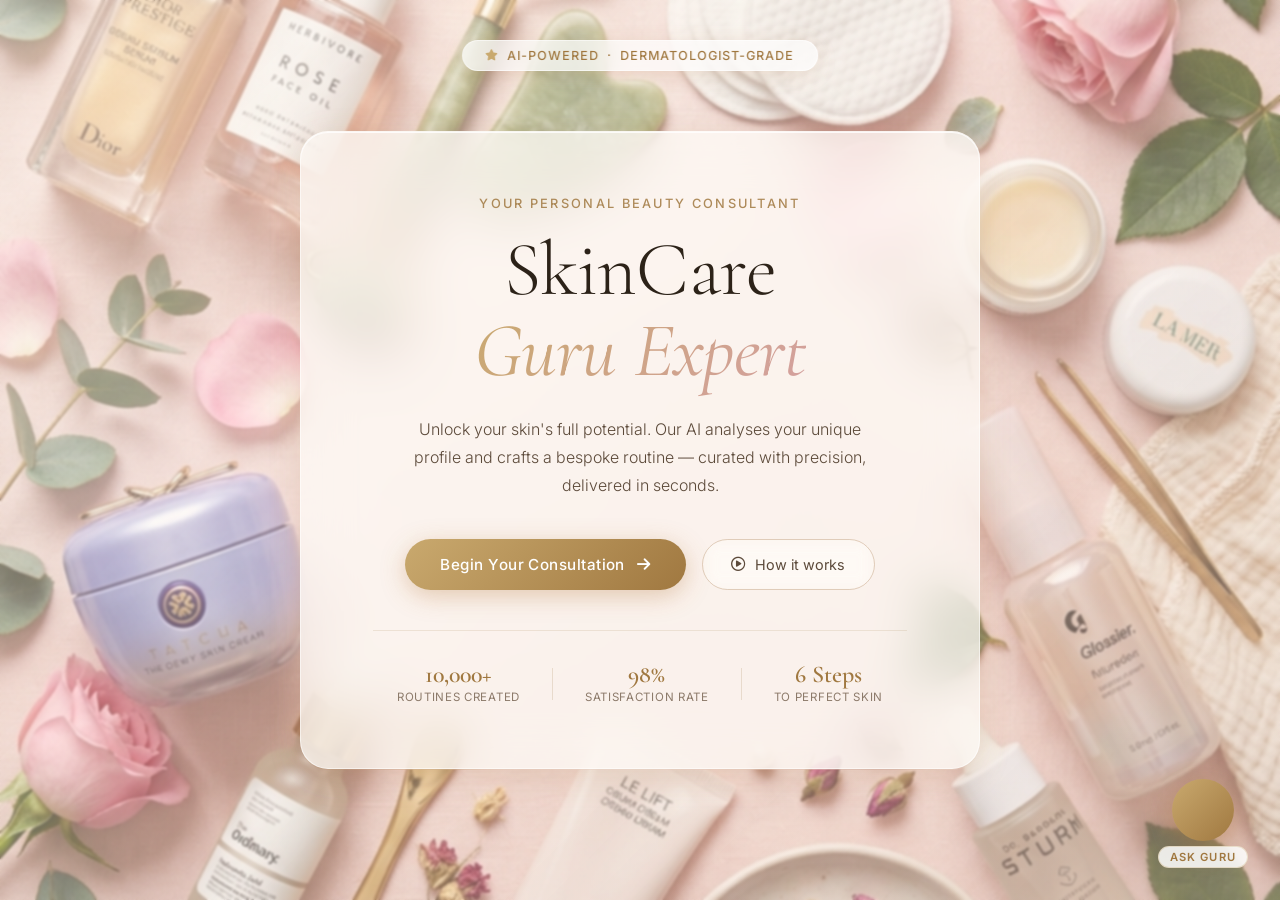
==== frontend/index.html @ 5a6bf51a "initial commit" ====
<!DOCTYPE html>
<html lang="en">
<head>
    <meta charset="UTF-8">
    <meta name="viewport" content="width=device-width, initial-scale=1.0">
    <title>SkinCare Guru Expert — AI Powered Beauty Consultant</title>
    <meta name="description" content="Meet SkinCare Guru Expert — your personal AI-powered beauty consultant. Get curated skincare routines and personalized product picks based on your unique skin profile.">
    <link rel="preconnect" href="https://fonts.googleapis.com">
    <link rel="preconnect" href="https://fonts.gstatic.com" crossorigin>
    <link href="https://fonts.googleapis.com/css2?family=Cormorant+Garamond:ital,wght@0,300;0,400;0,600;1,300;1,400&family=Inter:wght@300;400;500;600&display=swap" rel="stylesheet">
    <link rel="stylesheet" href="https://cdnjs.cloudflare.com/ajax/libs/font-awesome/6.4.0/css/all.min.css">
    <link rel="stylesheet" href="style.css">
</head>
<body>

    <!-- Hero Section -->
    <main class="hero">

        <!-- Subtle overlay for readability -->
        <div class="hero-overlay"></div>

        <!-- Floating badge -->
        <div class="hero-badge animate-fade-in-down">
            <i class="fa-solid fa-star"></i> AI-Powered &nbsp;·&nbsp; Dermatologist-Grade
        </div>

        <!-- Main content card -->
        <div class="hero-card animate-fade-in-up">
            <p class="hero-eyebrow">Your Personal Beauty Consultant</p>
            <h1 class="hero-title">SkinCare<br><em>Guru Expert</em></h1>
            <p class="hero-subtitle">
                Unlock your skin's full potential. Our AI analyses your unique profile and crafts a 
                bespoke routine — curated with precision, delivered in seconds.
            </p>

            <div class="hero-actions">
                <button class="btn-primary" id="start-btn" onclick="openChat()">
                    <span>Begin Your Consultation</span>
                    <i class="fa-solid fa-arrow-right"></i>
                </button>
                <button class="btn-secondary">
                    <i class="fa-regular fa-circle-play"></i>
                    <span>How it works</span>
                </button>
            </div>

            <!-- Trust indicators -->
            <div class="hero-trust">
                <div class="trust-item">
                    <strong>10,000+</strong>
                    <span>Routines Created</span>
                </div>
                <div class="trust-divider"></div>
                <div class="trust-item">
                    <strong>98%</strong>
                    <span>Satisfaction Rate</span>
                </div>
                <div class="trust-divider"></div>
                <div class="trust-item">
                    <strong>6 Steps</strong>
                    <span>To Perfect Skin</span>
                </div>
            </div>
        </div>

    </main>

    <!-- Chatbot Orb -->
    <div id="chatbot-orb" class="chatbot-orb" onclick="openChat()" title="Start your skincare consultation">
        <i class="fa-solid fa-sparkles"></i>
        <span class="orb-label">Ask Guru</span>
    </div>

    <!-- Chat Window -->
    <div id="chat-window" class="chat-window hidden">

        <!-- Header -->
        <div class="chat-header">
            <div class="header-left">
                <button id="back-btn" class="header-nav-btn hidden" onclick="goBack()" title="Go Back">
                    <i class="fa-solid fa-chevron-left"></i>
                </button>
            </div>
            <div class="header-center">
                <h3 id="chat-header-title">SkinCare Guru</h3>
            </div>
            <div class="header-right">
                <button class="header-nav-btn" onclick="restartChat()" title="Start Over">
                    <i class="fa-solid fa-rotate-left"></i>
                </button>
                <button class="header-nav-btn" onclick="closeChat()" aria-label="Close chat">
                    <i class="fa-solid fa-xmark"></i>
                </button>
            </div>
        </div>

        <!-- Progress Bar -->
        <div class="progress-track">
            <div id="step-bar" class="progress-fill"></div>
        </div>
        <div id="step-label" class="step-label"></div>

        <!-- Wizard Screen (single page at a time) -->
        <div id="chat-screen" class="chat-screen">
            <div id="typing-indicator" class="typing-indicator hidden">
                <span></span><span></span><span></span>
            </div>
            <div id="chat-question" class="chat-question"></div>
            <div id="options-container" class="options-container"></div>
        </div>

        <!-- Options Footer -->
        <div class="chat-footer">
            <div class="footer-center">
                <div class="footer-attribution">
                    Powered by GuruAi Labs
                </div>
            </div>
        </div>

    </div>

    <script src="app.js"></script>
</body>
</html>
---- frontend/style.css ----
/* ============================================================
   SkinCare Guru Expert — Ultra Premium CSS
   ============================================================ */

@import url('https://fonts.googleapis.com/css2?family=Cormorant+Garamond:ital,wght@0,300;0,400;0,600;1,300;1,400&family=Inter:wght@300;400;500;600&family=Lora:ital,wght@0,400;0,500;1,400&display=swap');

:root {
    --gold: #c9a96e;
    --gold-light: #e8d5b0;
    --gold-dark: #a07840;
    --rose: #d4a0a0;
    --cream: #fefaf5;
    --text-dark: #2c2218;
    --text-mid: #5c4a3a;
    --text-light: #8c7a6a;
    --glass-bg: rgba(255, 252, 248, 0.72);
    --glass-border: rgba(255, 255, 255, 0.55);
    --shadow-warm: rgba(180, 130, 80, 0.18);
    --bot-bg: rgba(255, 255, 255, 0.95);
    --user-bg: rgba(255, 245, 230, 0.95);
    --chat-accent: linear-gradient(135deg, #c9a96e 0%, #bc8f8f 100%);
}

*,
*::before,
*::after {
    box-sizing: border-box;
    margin: 0;
    padding: 0;
}

html,
body {
    height: 100%;
    font-family: 'Inter', sans-serif;
    -webkit-font-smoothing: antialiased;
}

/* ─── Hero / Background ─────────────────────────────────── */

.hero {
    position: relative;
    min-height: 100vh;
    display: flex;
    align-items: center;
    justify-content: center;
    background-image: url('bg.png');
    background-size: cover;
    background-position: center;
    background-repeat: no-repeat;
    overflow: hidden;
}

.hero-overlay {
    position: absolute;
    inset: 0;
    background: linear-gradient(135deg,
            rgba(255, 248, 240, 0.55) 0%,
            rgba(255, 240, 230, 0.35) 50%,
            rgba(240, 220, 210, 0.45) 100%);
    backdrop-filter: blur(1px);
}

/* ─── Floating Badge ────────────────────────────────────── */

.hero-badge {
    position: absolute;
    top: 2.5rem;
    left: 50%;
    transform: translateX(-50%);
    display: flex;
    align-items: center;
    gap: 0.5rem;
    background: rgba(255, 255, 255, 0.7);
    border: 1px solid var(--glass-border);
    backdrop-filter: blur(12px);
    padding: 0.45rem 1.4rem;
    border-radius: 50px;
    font-size: 0.78rem;
    font-weight: 500;
    letter-spacing: 0.08em;
    color: var(--gold-dark);
    text-transform: uppercase;
    box-shadow: 0 4px 20px var(--shadow-warm);
    white-space: nowrap;
    z-index: 10;
}

.hero-badge i {
    color: var(--gold);
    font-size: 0.7rem;
}

/* ─── Hero Card ─────────────────────────────────────────── */

.hero-card {
    position: relative;
    z-index: 5;
    text-align: center;
    background: var(--glass-bg);
    border: 1px solid var(--glass-border);
    backdrop-filter: blur(24px);
    -webkit-backdrop-filter: blur(24px);
    border-radius: 28px;
    padding: 4rem 4.5rem;
    max-width: 680px;
    width: 90%;
    box-shadow:
        0 8px 32px var(--shadow-warm),
        0 1px 0 rgba(255, 255, 255, 0.8) inset;
}

.hero-eyebrow {
    font-size: 0.8rem;
    font-weight: 500;
    letter-spacing: 0.18em;
    text-transform: uppercase;
    color: var(--gold-dark);
    margin-bottom: 1.2rem;
    opacity: 0.85;
}

.hero-title {
    font-family: 'Cormorant Garamond', Georgia, serif;
    font-size: clamp(3rem, 6vw, 4.8rem);
    font-weight: 300;
    line-height: 1.05;
    color: var(--text-dark);
    margin-bottom: 1.5rem;
    letter-spacing: -0.01em;
}

.hero-title em {
    font-style: italic;
    font-weight: 400;
    background: linear-gradient(135deg, var(--gold), var(--rose));
    -webkit-background-clip: text;
    background-clip: text;
    -webkit-text-fill-color: transparent;
}

.hero-subtitle {
    font-size: 1rem;
    font-weight: 300;
    line-height: 1.75;
    color: var(--text-mid);
    max-width: 480px;
    margin: 0 auto 2.5rem;
}

/* ─── Buttons ───────────────────────────────────────────── */

.hero-actions {
    display: flex;
    align-items: center;
    justify-content: center;
    gap: 1rem;
    flex-wrap: wrap;
    margin-bottom: 2.5rem;
}

.btn-primary {
    display: inline-flex;
    align-items: center;
    gap: 0.75rem;
    padding: 1rem 2.2rem;
    background: linear-gradient(135deg, var(--gold) 0%, var(--gold-dark) 100%);
    color: #fff;
    border: none;
    border-radius: 50px;
    font-family: 'Inter', sans-serif;
    font-size: 0.95rem;
    font-weight: 500;
    letter-spacing: 0.03em;
    cursor: pointer;
    transition: all 0.35s cubic-bezier(0.25, 0.46, 0.45, 0.94);
    box-shadow: 0 6px 24px rgba(180, 120, 60, 0.35);
}

.btn-primary:hover {
    transform: translateY(-3px);
    box-shadow: 0 12px 32px rgba(180, 120, 60, 0.45);
    gap: 1rem;
}

.btn-secondary {
    display: inline-flex;
    align-items: center;
    gap: 0.6rem;
    padding: 1rem 1.8rem;
    background: transparent;
    color: var(--text-mid);
    border: 1px solid rgba(180, 140, 100, 0.4);
    border-radius: 50px;
    font-family: 'Inter', sans-serif;
    font-size: 0.9rem;
    font-weight: 400;
    cursor: pointer;
    transition: all 0.3s ease;
    backdrop-filter: blur(8px);
}

.btn-secondary:hover {
    background: rgba(255, 255, 255, 0.5);
    border-color: var(--gold);
    color: var(--gold-dark);
}

/* ─── Trust Indicators ──────────────────────────────────── */

.hero-trust {
    display: flex;
    align-items: center;
    justify-content: center;
    gap: 2rem;
    padding-top: 2rem;
    border-top: 1px solid rgba(180, 150, 110, 0.2);
}

.trust-item {
    display: flex;
    flex-direction: column;
    align-items: center;
    gap: 0.2rem;
}

.trust-item strong {
    font-family: 'Cormorant Garamond', serif;
    font-size: 1.5rem;
    font-weight: 600;
    color: var(--gold-dark);
    line-height: 1;
}

.trust-item span {
    font-size: 0.72rem;
    font-weight: 400;
    letter-spacing: 0.06em;
    text-transform: uppercase;
    color: var(--text-light);
}

.trust-divider {
    width: 1px;
    height: 2rem;
    background: rgba(180, 150, 110, 0.25);
}

/* ─── Chatbot Orb ───────────────────────────────────────── */

.chatbot-orb {
    position: fixed;
    bottom: 32px;
    right: 32px;
    display: flex;
    flex-direction: column;
    align-items: center;
    gap: 0.3rem;
    cursor: pointer;
    z-index: 200;
    animation: float 3s ease-in-out infinite;
}

.chatbot-orb i {
    width: 62px;
    height: 62px;
    border-radius: 50%;
    background: linear-gradient(135deg, var(--gold), var(--gold-dark));
    color: #fff;
    display: flex;
    align-items: center;
    justify-content: center;
    font-size: 1.5rem;
    box-shadow: 0 8px 28px rgba(180, 120, 60, 0.45),
        0 0 0 0 rgba(201, 169, 110, 0.4);
    transition: transform 0.3s cubic-bezier(0.175, 0.885, 0.32, 1.275);
    animation: pulse-ring 2.5s ease-out infinite;
}

.chatbot-orb:hover i {
    transform: scale(1.12);
}

.orb-label {
    font-size: 0.7rem;
    font-weight: 600;
    letter-spacing: 0.1em;
    text-transform: uppercase;
    color: var(--gold-dark);
    background: rgba(255, 255, 255, 0.85);
    padding: 0.2rem 0.7rem;
    border-radius: 20px;
    backdrop-filter: blur(8px);
    border: 1px solid rgba(201, 169, 110, 0.3);
}

/* ─── Chat Window ───────────────────────────────────────── */

.chat-window {
    position: fixed;
    bottom: 32px;
    right: 32px;
    width: 350px;
    height: 720px;
    max-height: 90vh;
    background: var(--cream);
    border: 1px solid var(--glass-border);
    border-radius: 24px;
    box-shadow: 0 24px 60px rgba(100, 60, 30, 0.15),
        0 8px 20px rgba(100, 60, 30, 0.08);
    display: flex;
    flex-direction: column;
    overflow: hidden;
    z-index: 100;
    transition: all 0.45s cubic-bezier(0.175, 0.885, 0.32, 1.275);
    transform-origin: bottom right;
}

.chat-window.full-screen-results {
    inset: 0 !important;
    width: 100vw !important;
    height: 100vh !important;
    max-height: 100vh !important;
    border-radius: 0 !important;
    z-index: 2000 !important;
    transition: all 0.6s cubic-bezier(0.19, 1, 0.22, 1);
}

.chat-window.full-screen-results .chat-screen {
    max-width: 900px;
    margin: 0 auto;
    padding: 3rem 2rem;
}

.chat-window.hidden {
    opacity: 0;
    transform: scale(0.08);
    pointer-events: none;
}

.chat-header {
    padding: 0.85rem 1.25rem;
    background: var(--chat-accent);
    color: #fff;
    display: flex;
    justify-content: space-between;
    align-items: center;
    flex-shrink: 0;
    position: relative;
    box-shadow: 0 4px 12px rgba(100, 60, 30, 0.1);
}

.header-left,
.header-right {
    display: flex;
    align-items: center;
    gap: 0.8rem;
    min-width: 60px;
    /* Ensures symmetric centering for the title */
}

.header-right {
    justify-content: flex-end;
}

.header-center {
    flex: 1;
    text-align: center;
}

.header-center h3 {
    font-family: 'Cormorant Garamond', Georgia, serif;
    font-size: 1.15rem;
    font-weight: 500;
    letter-spacing: 0.02em;
    margin: 0;
}

.header-nav-btn {
    background: transparent;
    border: none;
    color: rgba(255, 255, 255, 0.95);
    width: 32px;
    height: 32px;
    border-radius: 50%;
    cursor: pointer;
    display: flex;
    align-items: center;
    justify-content: center;
    font-size: 0.9rem;
    transition: all 0.25s cubic-bezier(0.175, 0.885, 0.32, 1.275);
}

.header-nav-btn.hidden {
    opacity: 0;
    pointer-events: none;
}

.header-nav-btn:hover {
    background: rgba(255, 255, 255, 0.15);
    color: #fff;
    transform: scale(1.1);
}

/* ─── Progress Bar ───────────────────────────────────────── */

.progress-track {
    height: 3px;
    background: rgba(201, 169, 110, 0.15);
    flex-shrink: 0;
}

.progress-fill {
    height: 100%;
    background: linear-gradient(90deg, var(--gold), var(--rose));
    width: 0%;
    transition: width 0.5s cubic-bezier(0.4, 0, 0.2, 1);
    border-radius: 0 2px 2px 0;
}

.step-label {
    text-align: center;
    font-size: 0.65rem;
    font-weight: 500;
    letter-spacing: 0.08em;
    color: var(--text-light);
}

/* ─── Wizard Screen ──────────────────────────────────────── */

.chat-screen {
    flex: 1;
    padding: 1.25rem 1.6rem 0.6rem;
    overflow-y: auto;
    display: flex;
    flex-direction: column;
    scrollbar-width: thin;
    scrollbar-color: rgba(201, 169, 110, 0.3) transparent;
}

/* Flex spacer to push content to bottom */
.chat-screen::before {
    content: "";
    flex: 1;
}

/* Layout centering removed as all content should start from bottom */
.chat-screen.centered-layout::before {
    flex: 0;
}

.chat-screen.centered-layout::after {
    flex: 0;
}



.chat-screen::-webkit-scrollbar {
    width: 4px;
}

.chat-screen::-webkit-scrollbar-track {
    background: transparent;
}

.chat-screen::-webkit-scrollbar-thumb {
    background: rgba(201, 169, 110, 0.3);
    border-radius: 4px;
}

.chat-question {
    font-family: 'Lora', serif;
    /* New professional font for answers */
    font-size: 0.9rem;
    font-weight: 400;
    line-height: 1.6;
    color: var(--text-dark);
    margin-bottom: 0.2rem;
    text-align: center;
}

/* ─── Product Cards ─────────────────────────────────────── */

.product-card {
    display: flex;
    flex-direction: column;
    justify-content: center;
    align-items: center;
    background: rgba(255, 250, 245, 0.9);
    border: 1px solid rgba(201, 169, 110, 0.2);
    padding: 1.2rem;
    border-radius: 16px;
    margin-top: 0.8rem;
    text-align: center;
    transition: transform 0.2s, box-shadow 0.2s;
    min-width: 160px;
    flex-shrink: 0;
}

.product-card:hover {
    transform: translateY(-2px);
    box-shadow: 0 6px 20px rgba(100, 60, 30, 0.12);
}

.product-img {
    width: 120px;
    height: 120px;
    object-fit: cover;
    border-radius: 12px;
    margin-right: 0;
    margin-bottom: 12px;
    flex-shrink: 0;
    border: 1px solid rgba(201, 169, 110, 0.25);
    box-shadow: 0 4px 12px rgba(100, 60, 30, 0.08);
}

.product-info h4 {
    font-size: 0.9rem;
    font-weight: 600;
    color: var(--text-dark);
    margin: 0 0 0.3rem;
}

.product-info p {
    font-size: 0.8rem;
    color: var(--text-light);
    margin: 0;
}

/* ─── Footer / Options ───────────────────────────────────── */

.chat-footer {
    padding: 0.6rem 1.25rem;
    background: rgba(255, 252, 248, 0.98);
    border-top: 1px solid rgba(201, 169, 110, 0.15);
    flex-shrink: 0;
}

.footer-center {
    display: flex;
    justify-content: center;
    align-items: center;
    width: 100%;
}

.footer-attribution {
    font-size: 0.6rem;
    color: var(--text-light);
    letter-spacing: 0.05em;
    opacity: 0.75;
    text-transform: none !important;
    /* Force mixed case */
}

.footer-attribution strong {
    color: var(--gold-dark);
}

.options-container {
    display: flex;
    flex-wrap: wrap;
    gap: 0.5rem;
    justify-content: center;
    margin-top: 1.2rem;
    width: 100%;
}

.option-btn {
    padding: 0.55rem 1.15rem;
    border: 1.5px solid var(--gold);
    background: rgba(255, 255, 255, 0.7);
    color: var(--gold-dark);
    border-radius: 50px;
    cursor: pointer;
    font-family: 'Inter', sans-serif;
    font-size: 0.8rem;
    font-weight: 500;
    transition: all 0.22s ease;
    backdrop-filter: blur(4px);
    animation: popIn 0.3s ease both;
}

.option-btn:hover {
    background: linear-gradient(135deg, var(--gold), var(--gold-dark));
    color: #fff;
    border-color: transparent;
    transform: translateY(-2px);
    box-shadow: 0 6px 18px rgba(180, 120, 60, 0.35);
}

/* ─── Entry Cards (Step 0) ───────────────────────────────── */

.entry-card {
    display: flex;
    align-items: center;
    gap: 1.2rem;
    width: 100%;
    padding: 1.1rem 1.4rem;
    background: rgba(255, 255, 255, 0.75);
    border: 1px solid rgba(201, 169, 110, 0.25);
    border-radius: 18px;
    cursor: pointer;
    transition: all 0.3s cubic-bezier(0.175, 0.885, 0.32, 1.2);
    backdrop-filter: blur(8px);
    text-align: left;
    margin-bottom: 0.1rem;
    animation: popIn 0.4s ease both;
}

.entry-card:hover {
    background: #fff;
    transform: translateY(-3px) scale(1.02);
    border-color: var(--gold);
    box-shadow: 0 10px 25px rgba(180, 130, 80, 0.15);
}

.entry-card-icon {
    width: 46px;
    height: 46px;
    display: flex;
    align-items: center;
    justify-content: center;
    background: linear-gradient(135deg, rgba(201, 169, 110, 0.1), rgba(212, 160, 160, 0.1));
    border-radius: 12px;
    color: var(--gold-dark);
    font-size: 1.25rem;
    flex-shrink: 0;
    border: 1px solid rgba(201, 169, 110, 0.15);
}

.entry-card-info {
    flex: 1;
}

.entry-card-info h4 {
    font-size: 0.95rem;
    font-weight: 600;
    color: var(--text-dark);
    margin: 0 0 0.2rem 0;
    letter-spacing: -0.01em;
}

.entry-card-info p {
    font-size: 0.75rem;
    color: var(--text-light);
    margin: 0;
    line-height: 1.4;
    opacity: 0.85;
}

.restart-btn {
    background: transparent;
    border-color: var(--rose);
    color: var(--text-mid);
}

.restart-btn:hover {
    background: var(--rose);
    color: #fff;
    border-color: transparent;
}

@keyframes popIn {
    from {
        opacity: 0;
        transform: scale(0.85) translateY(6px);
    }

    to {
        opacity: 1;
        transform: scale(1) translateY(0);
    }
}

/* ─── Product Cards in Question ─────────────────────────── */

.product-list {
    margin-top: 1rem;
    display: flex;
    flex-direction: row;
    gap: 0.8rem;
    overflow-x: auto;
    padding-bottom: 0.8rem;
    scrollbar-width: thin;
    scrollbar-color: rgba(201, 169, 110, 0.3) transparent;
}

.product-list::-webkit-scrollbar {
    height: 6px;
}

.product-list::-webkit-scrollbar-track {
    background: transparent;
}

.product-list::-webkit-scrollbar-thumb {
    background: rgba(201, 169, 110, 0.3);
    border-radius: 4px;
}

/* ─── Typing Indicator ──────────────────────────────────── */

.typing-indicator {
    padding: 0.75rem 1rem;
    background: var(--bot-bg);
    border-radius: 18px;
    border-bottom-left-radius: 4px;
    align-self: flex-start;
    display: inline-flex;
    gap: 5px;
    align-items: center;
    box-shadow: 0 2px 12px rgba(100, 60, 30, 0.07);
    border: 1px solid rgba(201, 169, 110, 0.15);
    margin-bottom: 0.5rem;
}

.typing-indicator.hidden {
    display: none;
}

.typing-indicator span {
    width: 6px;
    height: 6px;
    background: var(--gold);
    border-radius: 50%;
    animation: typingDot 1.2s ease-in-out infinite;
}

.typing-indicator span:nth-child(2) {
    animation-delay: 0.2s;
}

.typing-indicator span:nth-child(3) {
    animation-delay: 0.4s;
}

/* ─── Animations ────────────────────────────────────────── */

.animate-fade-in-down {
    animation: fadeInDown 0.8s ease both;
}

.animate-fade-in-up {
    animation: fadeInUp 0.9s ease 0.2s both;
}

@keyframes fadeInDown {
    from {
        opacity: 0;
        transform: translateX(-50%) translateY(-20px);
    }

    to {
        opacity: 1;
        transform: translateX(-50%) translateY(0);
    }
}

@keyframes fadeInUp {
    from {
        opacity: 0;
        transform: translateY(30px);
    }

    to {
        opacity: 1;
        transform: translateY(0);
    }
}

@keyframes fadeInMsg {
    from {
        opacity: 0;
        transform: translateY(8px);
    }

    to {
        opacity: 1;
        transform: translateY(0);
    }
}

@keyframes float {

    0%,
    100% {
        transform: translateY(0);
    }

    50% {
        transform: translateY(-6px);
    }
}

@keyframes pulse-ring {
    0% {
        box-shadow: 0 8px 28px rgba(180, 120, 60, 0.45), 0 0 0 0 rgba(201, 169, 110, 0.5);
    }

    70% {
        box-shadow: 0 8px 28px rgba(180, 120, 60, 0.45), 0 0 0 18px rgba(201, 169, 110, 0);
    }

    100% {
        box-shadow: 0 8px 28px rgba(180, 120, 60, 0.45), 0 0 0 0 rgba(201, 169, 110, 0);
    }
}

@keyframes typingDot {

    0%,
    60%,
    100% {
        transform: translateY(0);
        opacity: 0.5;
    }

    30% {
        transform: translateY(-5px);
        opacity: 1;
    }
}

@keyframes blink {

    0%,
    100% {
        opacity: 1;
    }

    50% {
        opacity: 0.4;
    }
}

/* ─── Responsive ────────────────────────────────────────── */

@media (max-width: 600px) {
    .hero-card {
        padding: 2.5rem 1.8rem;
    }

    .hero-trust {
        gap: 1.2rem;
    }

    .chat-window {
        width: calc(100vw - 2rem);
        right: 1rem;
        bottom: 90px;
    }

    .chatbot-orb {
        right: 1.2rem;
        bottom: 1.2rem;
    }
}

/* ─── Generic Large Button ──────────────────────────────── */

.btn-large {
    width: 100%;
    padding: 1rem;
    /* Default (disabled) — muted warm grey so it reads clearly as inactive */
    background: linear-gradient(135deg, #c8bfb5, #b0a89e);
    color: rgba(255, 255, 255, 0.6);
    border: none;
    border-radius: 14px;
    font-family: 'Inter', sans-serif;
    font-size: 0.95rem;
    font-weight: 600;
    cursor: not-allowed;
    /* Smooth transition for all colour / shadow / opacity changes */
    transition: background 0.45s ease, color 0.35s ease,
                box-shadow 0.45s ease, transform 0.25s ease, opacity 0.35s ease;
    margin-top: 1rem;
    box-shadow: none;
    display: flex;
    align-items: center;
    justify-content: center;
    gap: 0.6rem;
    opacity: 0.55;
}

/* Active state — applied via JS when all groups are answered */
.btn-large.btn-ready {
    background: linear-gradient(135deg, var(--gold), var(--gold-dark));
    color: #fff;
    cursor: pointer;
    box-shadow: 0 6px 18px rgba(180, 120, 60, 0.3);
    opacity: 1;
    animation: btnUnlock 0.5s ease both;
}

.btn-large.btn-ready:hover {
    transform: translateY(-2px);
    box-shadow: 0 10px 26px rgba(180, 120, 60, 0.4);
}

/* Subtle glow-pulse that fires once when the button unlocks */
@keyframes btnUnlock {
    0%   { box-shadow: 0 0 0 0 rgba(201, 169, 110, 0); }
    30%  { box-shadow: 0 0 0 8px rgba(201, 169, 110, 0.35); }
    100% { box-shadow: 0 6px 18px rgba(180, 120, 60, 0.3); }
}

/* ─── Vertical Cards (Step 1 of Concern) ─────────────────── */

.vertical-card {
    width: 100%;
    padding: 1.25rem 1.5rem;
    background: #fff;
    border: 1px solid rgba(201, 169, 110, 0.18);
    border-radius: 18px;
    margin-bottom: 0.8rem;
    cursor: pointer;
    transition: all 0.3s cubic-bezier(0.175, 0.885, 0.32, 1.15);
    animation: popIn 0.4s ease both;
    text-align: left;
    box-shadow: 0 4px 12px rgba(180, 130, 80, 0.04);
}

.vertical-card:hover {
    border-color: var(--gold);
    transform: translateY(-2px);
    box-shadow: 0 8px 24px rgba(180, 130, 80, 0.1);
}

.vertical-card h4 {
    font-size: 1rem;
    font-weight: 600;
    color: var(--text-dark);
    margin-bottom: 0.15rem;
    display: flex;
    justify-content: space-between;
    align-items: center;
}

.vertical-card p {
    font-size: 0.78rem;
    color: var(--text-light);
    margin: 0;
    opacity: 0.85;
}

/* ─── Form Elements (Step 2 of Concern) ─────────────────── */

.form-container {
    width: 100%;
    display: flex;
    flex-direction: column;
    gap: 1.5rem;
    margin-top: 1rem;
}

.form-group {
    display: flex;
    flex-direction: column;
    gap: 0.8rem;
}

.form-subtitle {
    font-size: 0.85rem;
    font-weight: 500;
    color: var(--text-mid);
    text-align: center;
    margin-bottom: 0.2rem;
}

.form-options {
    display: flex;
    flex-wrap: wrap;
    justify-content: center;
    gap: 0.5rem;
}

.pill-option {
    padding: 0.45rem 1rem;
    background: #fff;
    border: 1px solid var(--gold-light);
    border-radius: 50px;
    font-size: 0.8rem;
    color: var(--text-mid);
    cursor: pointer;
    transition: all 0.2s ease;
}

.pill-option:hover {
    border-color: var(--gold);
    background: rgba(201, 169, 110, 0.05);
}

.pill-option.active {
    background: var(--gold);
    color: #fff;
    border-color: var(--gold);
    font-weight: 500;
}

/* ─── Text Input Area (Step 3/4 of Concern) ──────────────── */

.input-container {
    width: 100%;
    margin-top: 1rem;
    display: flex;
    flex-direction: column;
    gap: 0.8rem;
}

.chat-textarea {
    width: 100%;
    height: 100px;
    padding: 1rem;
    border-radius: 18px;
    border: 1px solid rgba(201, 169, 110, 0.25);
    background: #fff;
    font-family: 'Inter', sans-serif;
    font-size: 0.9rem;
    color: var(--text-dark);
    resize: none;
    transition: border-color 0.3s ease;
}

.chat-textarea:focus {
    outline: none;
    border-color: var(--gold);
}

.form-textarea {
    height: 70px !important;
    padding: 0.8rem !important;
    font-size: 0.85rem !important;
    margin-bottom: 0.2rem;
}

.input-footer {
    display: flex;
    justify-content: flex-end;
}

.send-btn-circle {
    width: 44px;
    height: 44px;
    border-radius: 50%;
    background: var(--gold);
    color: #fff;
    border: none;
    display: flex;
    align-items: center;
    justify-content: center;
    cursor: pointer;
    transition: transform 0.2s ease;
    box-shadow: 0 4px 12px rgba(180, 120, 60, 0.2);
}

.send-btn-circle:hover {
    transform: scale(1.1);
}

/* ─── Kit Configuration (Step 3 of Kit) ────────────────── */

.kit-config-container {
    width: 100%;
    display: flex;
    flex-direction: column;
    gap: 2rem;
    margin-top: 1rem;
}

.slider-group {
    background: rgba(255, 255, 255, 0.6);
    border: 1px solid rgba(201, 169, 110, 0.15);
    padding: 1.5rem;
    border-radius: 20px;
    display: flex;
    flex-direction: column;
    align-items: center;
    gap: 1.2rem;
    backdrop-filter: blur(10px);
}

.slider-header {
    font-size: 0.95rem;
    font-weight: 600;
    color: var(--text-dark);
}

.slider-header span {
    color: var(--gold-dark);
    font-size: 1.1rem;
    margin-left: 0.3rem;
}

.range-input {
    width: 100%;
    -webkit-appearance: none;
    appearance: none;
    height: 6px;
    background: linear-gradient(90deg, var(--rose) 0%, var(--gold-light) 100%);
    border-radius: 5px;
    outline: none;
    transition: opacity 0.2s;
}

.range-input::-webkit-slider-thumb {
    -webkit-appearance: none;
    appearance: none;
    width: 24px;
    height: 24px;
    border-radius: 50%;
    background: #fff;
    border: 2px solid var(--rose);
    cursor: pointer;
    box-shadow: 0 4px 10px rgba(212, 160, 160, 0.4);
    transition: all 0.2s ease;
}

.range-input::-webkit-slider-thumb:hover {
    transform: scale(1.15);
    background: var(--cream);
}

.range-labels {
    width: 100%;
    display: flex;
    justify-content: space-between;
    font-size: 0.75rem;
    color: var(--text-light);
    font-weight: 500;
}

.pill-option.selected {
    background: var(--rose);
    color: #fff;
    border-color: var(--rose);
    font-weight: 500;
}

/* ── Chat Blocks (Vertical Format) ── */
.chat-bubble {
    display: flex;
    flex-direction: column;
    align-items: center;
    padding: 1.2rem 0;
    width: 100%;
    animation: fadeInSlide 0.5s ease both;
}

.bot-bubble {
    background: transparent;
}

.user-bubble {
    background: rgba(201, 169, 110, 0.04);
    border-top: 1px solid rgba(201, 169, 110, 0.08);
    border-bottom: 1px solid rgba(201, 169, 110, 0.08);
    margin: 0.8rem 0;
}

.bubble-avatar {
    margin-bottom: 0.6rem;
    width: 32px;
    height: 32px;
    border-radius: 50%;
    background: linear-gradient(135deg, var(--gold), var(--gold-dark));
    display: flex;
    align-items: center;
    justify-content: center;
    font-size: 0.75rem;
    color: #fff;
    box-shadow: 0 4px 10px rgba(180, 120, 60, 0.2);
    flex-shrink: 0;
}

.user-bubble .bubble-avatar {
    background: linear-gradient(135deg, var(--rose), var(--rose-dark));
}

.bubble-body {
    font-family: 'Lora', serif;
    font-size: 0.95rem;
    line-height: 1.7;
    color: var(--text-dark);
    text-align: center;
    max-width: 92%;
}

.user-bubble .bubble-body {
    font-weight: 500;
    font-style: italic;
    color: var(--gold-dark);
}

/* ─── Final Output Page Layout ───────────────────────────── */

.chat-screen.final-output-page {
    flex: 1;
    display: flex;
    flex-direction: column;
    overflow-y: auto;
    padding: 0;
    scroll-behavior: smooth;
    position: relative;
    background: transparent;
}

/* ── Chat Messages Area ── */
.chat-messages-area {
    display: flex;
    flex-direction: column;
    min-height: 0;
    padding: 1rem 1.6rem;
}

/* ── Chat Blocks (Reference Image Style) ── */
.chat-messages-area {
    display: flex;
    flex-direction: column;
    gap: 0.8rem;
    padding: 1.2rem 1rem;
    overflow-y: auto;
}

.chat-bubble {
    width: fit-content;
    max-width: 95%;
    padding: 0.75rem 1.1rem;
    border-radius: 18px;
    font-size: 0.92rem;
    line-height: 1.45;
    animation: fadeInSlide 0.3s ease both;
    position: relative;
    display: flex;
    flex-direction: column;
}

.bot-bubble {
    align-self: flex-start;
    background-color: #f7f3ee; /* Light cream/beige */
    color: #4a3f35;
    border-bottom-left-radius: 4px;
    box-shadow: 0 2px 5px rgba(0,0,0,0.03);
}

.user-bubble {
    align-self: flex-end;
    background-color: #fce4ec; /* Light rose/pink */
    color: #880e4f;
    border-bottom-right-radius: 4px;
    box-shadow: 0 2px 5px rgba(0,0,0,0.03);
    padding: 0.55rem 0.9rem; /* Reduced padding */
}

/* Hide avatars to match clean reference look */
.bubble-avatar {
    display: none !important;
}

.bubble-body {
    font-family: 'Inter', -apple-system, sans-serif;
    text-align: left;
    width: 100%;
}

.user-bubble .bubble-body {
    font-weight: 500;
    text-align: right; /* Align user text to right within bubble if multi-line */
}

.bot-bubble .bubble-body {
    text-align: left;
}

/* ── Chat Divider ── */
.chat-divider {
    display: flex;
    align-items: center;
    gap: 0.8rem;
    padding: 0.5rem 1.6rem 0.2rem;
    width: 100%;
}

.chat-divider::before,
.chat-divider::after {
    content: '';
    flex: 1;
    height: 1px;
    background: linear-gradient(90deg, transparent, rgba(201, 169, 110, 0.25), transparent);
}

.chat-divider span {
    font-size: 0.65rem;
    font-weight: 600;
    letter-spacing: 0.08em;
    text-transform: uppercase;
    color: var(--gold-dark);
    opacity: 0.7;
    white-space: nowrap;
}

/* ── Fixed Chat Input Container (in Footer) ── */
.chat-input-bar-container {
    display: flex;
    flex-direction: column;
    background: rgba(255, 250, 245, 0.98);
    backdrop-filter: blur(15px);
    border-top: 1px solid rgba(201, 169, 110, 0.12);
}

.chat-input-bar {
    display: flex;
    align-items: flex-end;
    gap: 0.6rem;
    padding: 0.4rem 1.2rem 0.6rem;
    width: 100%;
}

.chat-inline-textarea {
    flex: 1;
    min-height: 40px;
    max-height: 100px;
    padding: 0.6rem 1.2rem;
    border-radius: 20px;
    border: 1.2px solid rgba(201, 169, 110, 0.25);
    background: #fff;
    font-family: 'Inter', sans-serif;
    font-size: 0.88rem;
    color: var(--text-dark);
    resize: none;
    outline: none;
    line-height: 1.4;
    transition: all 0.25s ease;
    box-shadow: inset 0 1px 3px rgba(100, 60, 30, 0.02);
}

.chat-inline-textarea:focus {
    border-color: var(--gold);
    box-shadow: 0 0 0 3px rgba(201, 169, 110, 0.1);
}

.chat-send-btn {
    width: 40px;
    height: 40px;
    border-radius: 50%;
    background: linear-gradient(135deg, var(--gold), var(--gold-dark));
    border: none;
    color: #fff;
    display: flex;
    align-items: center;
    justify-content: center;
    cursor: pointer;
    box-shadow: 0 4px 12px rgba(180, 120, 60, 0.25);
    transition: all 0.25s cubic-bezier(0.175, 0.885, 0.32, 1.275);
    flex-shrink: 0;
    font-size: 0.85rem;
}

.chat-send-btn:hover {
    transform: scale(1.06) translateY(-1px);
    box-shadow: 0 6px 15px rgba(180, 120, 60, 0.35);
}

.footer-attribution {
    text-align: center;
    font-size: 0.6rem;
    color: var(--text-light);
    opacity: 0.55;
    padding-bottom: 0.4rem;
}

/* Typing Indicator */
.typing-bubble .bubble-body {
    display: flex;
    justify-content: center;
    gap: 7px;
    padding: 0.8rem;
}

.typing-bubble .dot {
    width: 7px;
    height: 7px;
    background: var(--gold);
    border-radius: 50%;
    animation: typingBounce 1.4s infinite ease-in-out;
}

.typing-bubble .dot:nth-child(2) { animation-delay: 0.2s; }
.typing-bubble .dot:nth-child(3) { animation-delay: 0.4s; }

/* ── Product Recommendations (Horizontal) ── */
.products-container {
    padding: 0.5rem 1.6rem;
    overflow-x: auto;
    display: flex;
    gap: 1.2rem;
    width: 100%;
    scrollbar-width: none; /* Hide scrollbar Firefox */
    -ms-overflow-style: none; /* Hide scrollbar IE/Edge */
}

.products-container::-webkit-scrollbar {
    display: none; /* Hide scrollbar Chrome/Safari */
}

.product-card {
    flex: 0 0 160px;
    background: #fff;
    border-radius: 18px;
    padding: 0.75rem;
    box-shadow: 0 4px 15px rgba(201, 169, 110, 0.12);
    border: 1px solid rgba(201, 169, 110, 0.1);
    transition: all 0.3s cubic-bezier(0.175, 0.885, 0.32, 1.275);
    display: flex;
    flex-direction: column;
    align-items: center;
    text-align: center;
    cursor: pointer;
}

.product-card:hover {
    transform: translateY(-5px);
    box-shadow: 0 8px 25px rgba(201, 169, 110, 0.2);
    border-color: var(--gold-light);
}

.product-image {
    width: 100%;
    height: 100px;
    border-radius: 12px;
    object-fit: cover;
    margin-bottom: 0.6rem;
    background: #fdfaf7;
}

.product-brand {
    font-size: 0.65rem;
    text-transform: uppercase;
    letter-spacing: 0.05em;
    color: var(--text-light);
    margin-bottom: 0.2rem;
}

.product-name {
    font-size: 0.85rem;
    font-weight: 600;
    color: var(--text-dark);
    line-height: 1.3;
    margin-bottom: 0.4rem;
    height: 2.6em;
    overflow: hidden;
    display: -webkit-box;
    -webkit-line-clamp: 2;
    -webkit-box-orient: vertical;
}

.product-price {
    font-size: 0.8rem;
    font-weight: 700;
    color: var(--gold-dark);
}

@keyframes typingBounce {
    0%, 80%, 100% { transform: translateY(0); opacity: 0.4; }
    40% { transform: translateY(-8px); opacity: 1; }
}

@keyframes fadeInSlide {
    from { opacity: 0; transform: translateY(15px); }
    to { opacity: 1; transform: translateY(0); }
}

/* ─── Info Box (Step 2 of Form) ────────────────────────── */
.info-box {
    background-color: #fff9ed;
    border: 1px solid #ffe6ba;
    border-radius: 12px;
    padding: 1rem 1.2rem;
    margin-top: 0.5rem;
    margin-bottom: 0.5rem;
    box-shadow: 0 4px 12px rgba(180, 130, 80, 0.05);
}

.info-box-title {
    font-size: 0.95rem;
    font-weight: 600;
    color: var(--text-dark);
    margin-bottom: 0.4rem;
}

.info-box-text {
    font-size: 0.8rem;
    color: var(--text-mid);
    line-height: 1.5;
}

.chat-screen.final-output-page .chat-messages-area {
    width: 100%;
    padding: 1rem 0.8rem 1rem 0.9rem;
    gap: 1rem;
}

.chat-screen.final-output-page .chat-bubble {
    width: 100%;
    max-width: 100%;
}

.chat-screen.final-output-page .bot-bubble,
.chat-screen.final-output-page .user-bubble {
    align-self: stretch;
}

.chat-screen.final-output-page .bubble-body {
    width: 100%;
}

.chat-screen.final-output-page .products-container {
    padding: 0.5rem 0 0;
}

.chat-screen.concern-assessment-screen .chat-question {
    font-family: 'Lora', serif;
    font-size: 1rem;
    line-height: 1.55;
    margin-bottom: 1rem;
    text-align: center;
}

.chat-screen.concern-assessment-screen .form-container {
    gap: 2rem;
    margin-top: 0.5rem;
    padding: 0 0.4rem 1rem;
}

.chat-screen.concern-assessment-screen .form-group {
    gap: 1rem;
}

.chat-screen.concern-assessment-screen .form-subtitle {
    font-family: 'Lora', serif;
    font-size: 1.03rem;
    font-weight: 500;
    line-height: 1.3;
    color: var(--text-dark);
    text-align: center;
    margin-bottom: 0.35rem;
}

.chat-screen.concern-assessment-screen .form-options {
    width: 100%;
}

.chat-screen.concern-assessment-screen .chat-textarea.form-textarea {
    width: 100%;
    height: 76px !important;
    padding: 1rem 1.05rem !important;
    border-radius: 22px;
    font-size: 0.95rem !important;
}

.chat-screen.concern-assessment-screen .input-container {
    margin-top: 0;
}

.chat-screen.concern-assessment-screen .chat-messages-area {
    padding: 1rem 0.9rem 1rem;
    gap: 1rem;
}

.chat-screen.concern-assessment-screen .chat-bubble {
    align-self: flex-start;
    width: fit-content;
    max-width: 88%;
    padding: 0.82rem 1rem;
    margin: 0;
}

.chat-screen.concern-assessment-screen .concern-question-bubble {
    background: #f7f1e6;
    color: #5a4a3b;
    border-bottom-left-radius: 6px;
    box-shadow: 0 2px 8px rgba(100, 60, 30, 0.04);
}

.chat-screen.concern-assessment-screen .user-bubble {
    align-self: flex-end;
    background: #fbe8ef;
    color: #7d4a58;
    border-bottom-right-radius: 6px;
}

.chat-screen.concern-assessment-screen .bubble-body {
    font-family: 'Inter', -apple-system, sans-serif;
    max-width: 100%;
    text-align: left;
}

.chat-screen.concern-assessment-screen .user-bubble .bubble-body {
    text-align: right;
    font-weight: 500;
}

.chat-screen.concern-assessment-screen .concern-input-container {
    width: 100%;
    margin-top: 0.25rem;
}

.chat-screen.concern-assessment-screen .concern-textarea {
    width: 100%;
    height: 88px;
    border-radius: 20px;
    font-size: 0.92rem;
    padding: 0.95rem 1rem;
}

.chat-screen.concern-assessment-screen .input-footer {
    margin-top: 0.25rem;
}

.chat-screen.concern-assessment-screen .concern-continue-wrap {
    display: flex;
    flex-direction: column;
    gap: 0.9rem;
    width: 100%;
    margin-top: 0.25rem;
}

.chat-screen.concern-assessment-screen .concern-continue-btn {
    width: 100%;
    max-width: 240px;
    align-self: flex-end;
}
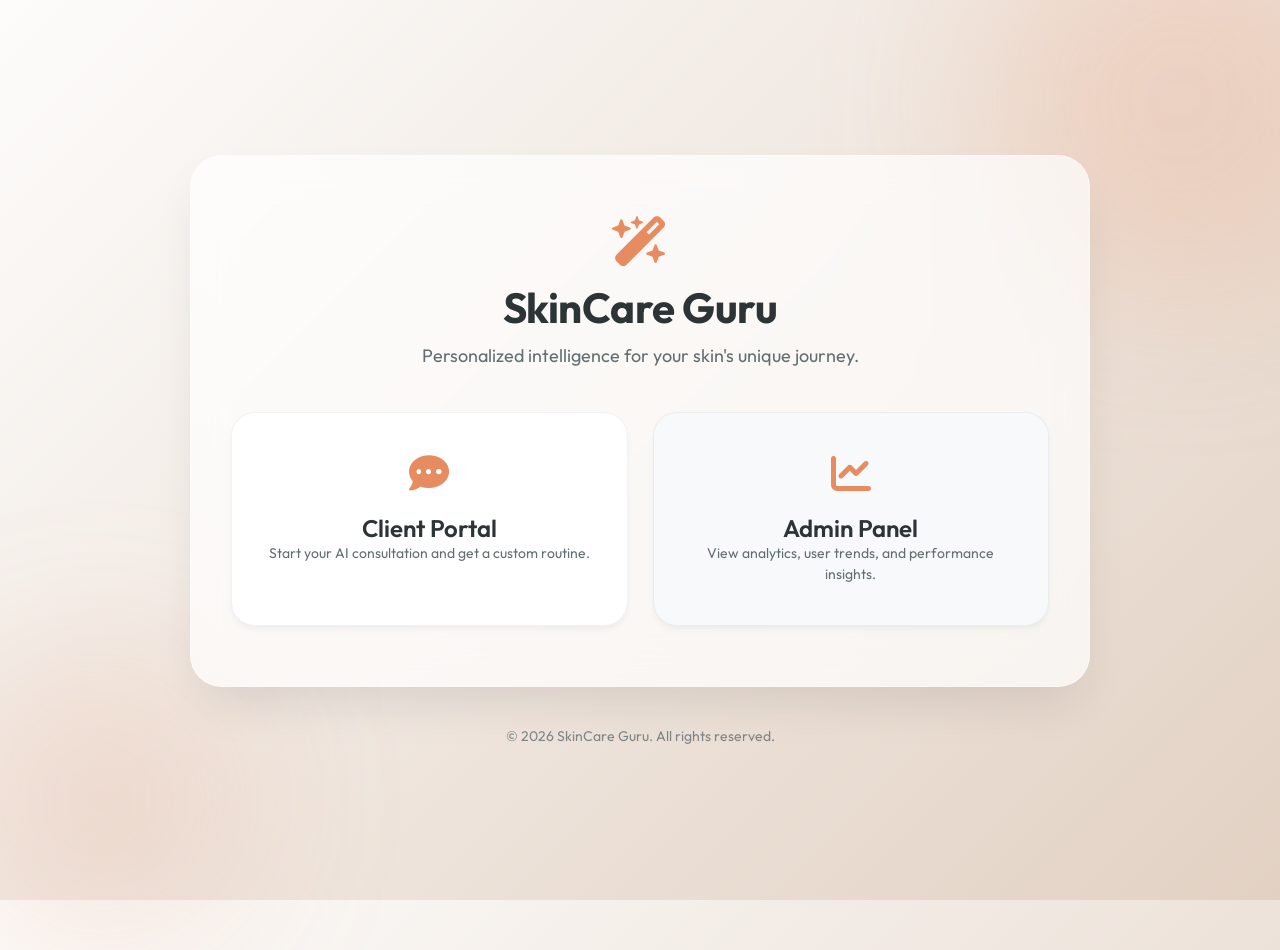
==== commit aad7627f: "Refactor: Added premium landing page, live analytics dashboard, and backend reliability fixes" ====
--- a/frontend/index.html
+++ b/frontend/index.html
@@ -3,123 +3,207 @@
 <head>
     <meta charset="UTF-8">
     <meta name="viewport" content="width=device-width, initial-scale=1.0">
-    <title>SkinCare Guru Expert — AI Powered Beauty Consultant</title>
-    <meta name="description" content="Meet SkinCare Guru Expert — your personal AI-powered beauty consultant. Get curated skincare routines and personalized product picks based on your unique skin profile.">
+    <title>SkinCare Guru | Gateway</title>
     <link rel="preconnect" href="https://fonts.googleapis.com">
     <link rel="preconnect" href="https://fonts.gstatic.com" crossorigin>
-    <link href="https://fonts.googleapis.com/css2?family=Cormorant+Garamond:ital,wght@0,300;0,400;0,600;1,300;1,400&family=Inter:wght@300;400;500;600&display=swap" rel="stylesheet">
+    <link href="https://fonts.googleapis.com/css2?family=Outfit:wght@300;400;600;700&display=swap" rel="stylesheet">
     <link rel="stylesheet" href="https://cdnjs.cloudflare.com/ajax/libs/font-awesome/6.4.0/css/all.min.css">
-    <link rel="stylesheet" href="style.css">
+    <style>
+        :root {
+            --primary: #e78b60;
+            --primary-dark: #d67a50;
+            --bg-gradient: linear-gradient(135deg, #fdfcfb 0%, #e2d1c3 100%);
+            --glass-bg: rgba(255, 255, 255, 0.7);
+            --glass-border: rgba(255, 255, 255, 0.3);
+            --text-dark: #2d3436;
+            --text-muted: #636e72;
+        }
+
+        * {
+            margin: 0;
+            padding: 0;
+            box-sizing: border-box;
+        }
+
+        body {
+            font-family: 'Outfit', sans-serif;
+            background: var(--bg-gradient);
+            min-height: 100vh;
+            display: flex;
+            align-items: center;
+            justify-content: center;
+            overflow: hidden;
+            padding: 20px;
+        }
+
+        /* Abstract background shapes */
+        .shape {
+            position: absolute;
+            z-index: -1;
+            filter: blur(80px);
+            border-radius: 50%;
+        }
+
+        .shape-1 {
+            width: 400px;
+            height: 400px;
+            background: rgba(231, 139, 96, 0.2);
+            top: -100px;
+            right: -100px;
+        }
+
+        .shape-2 {
+            width: 300px;
+            height: 300px;
+            background: rgba(214, 122, 80, 0.15);
+            bottom: -50px;
+            left: -50px;
+        }
+
+        .container {
+            max-width: 900px;
+            width: 100%;
+            text-align: center;
+            animation: fadeIn 1s ease-out;
+        }
+
+        .card {
+            background: var(--glass-bg);
+            backdrop-filter: blur(20px);
+            -webkit-backdrop-filter: blur(20px);
+            border: 1px solid var(--glass-border);
+            border-radius: 32px;
+            padding: 60px 40px;
+            box-shadow: 0 25px 50px -12px rgba(0, 0, 0, 0.1);
+        }
+
+        .logo-wrapper {
+            margin-bottom: 30px;
+        }
+
+        .logo-wrapper i {
+            font-size: 50px;
+            color: var(--primary);
+            margin-bottom: 15px;
+            display: block;
+        }
+
+        h1 {
+            font-size: 42px;
+            font-weight: 700;
+            color: var(--text-dark);
+            margin-bottom: 10px;
+            letter-spacing: -0.5px;
+        }
+
+        p.tagline {
+            font-size: 18px;
+            color: var(--text-muted);
+            margin-bottom: 45px;
+        }
+
+        .button-grid {
+            display: grid;
+            grid-template-columns: 1fr 1fr;
+            gap: 25px;
+        }
+
+        .gate-button {
+            text-decoration: none;
+            background: white;
+            padding: 40px 30px;
+            border-radius: 24px;
+            transition: all 0.4s cubic-bezier(0.175, 0.885, 0.32, 1.275);
+            border: 1px solid rgba(0, 0, 0, 0.05);
+            display: flex;
+            flex-direction: column;
+            align-items: center;
+            gap: 20px;
+            box-shadow: 0 4px 6px -1px rgba(0, 0, 0, 0.05);
+        }
+
+        .gate-button:hover {
+            transform: translateY(-10px);
+            box-shadow: 0 20px 25px -5px rgba(0, 0, 0, 0.1);
+            border-color: var(--primary);
+        }
+
+        .gate-button i {
+            font-size: 40px;
+            color: var(--primary);
+        }
+
+        .gate-button h2 {
+            font-size: 24px;
+            color: var(--text-dark);
+            font-weight: 600;
+        }
+
+        .gate-button p {
+            font-size: 14px;
+            color: var(--text-muted);
+            line-height: 1.5;
+        }
+
+        .admin-btn {
+            background: #f8f9fa;
+        }
+
+        .footer {
+            margin-top: 40px;
+            font-size: 14px;
+            color: var(--text-muted);
+            opacity: 0.8;
+        }
+
+        @keyframes fadeIn {
+            from { opacity: 0; transform: translateY(20px); }
+            to { opacity: 1; transform: translateY(0); }
+        }
+
+        @media (max-width: 600px) {
+            .button-grid {
+                grid-template-columns: 1fr;
+            }
+            h1 { font-size: 32px; }
+            .card { padding: 40px 20px; }
+        }
+    </style>
 </head>
 <body>
-
-    <!-- Hero Section -->
-    <main class="hero">
-
-        <!-- Subtle overlay for readability -->
-        <div class="hero-overlay"></div>
-
-        <!-- Floating badge -->
-        <div class="hero-badge animate-fade-in-down">
-            <i class="fa-solid fa-star"></i> AI-Powered &nbsp;·&nbsp; Dermatologist-Grade
-        </div>
-
-        <!-- Main content card -->
-        <div class="hero-card animate-fade-in-up">
-            <p class="hero-eyebrow">Your Personal Beauty Consultant</p>
-            <h1 class="hero-title">SkinCare<br><em>Guru Expert</em></h1>
-            <p class="hero-subtitle">
-                Unlock your skin's full potential. Our AI analyses your unique profile and crafts a 
-                bespoke routine — curated with precision, delivered in seconds.
-            </p>
-
-            <div class="hero-actions">
-                <button class="btn-primary" id="start-btn" onclick="openChat()">
-                    <span>Begin Your Consultation</span>
-                    <i class="fa-solid fa-arrow-right"></i>
-                </button>
-                <button class="btn-secondary">
-                    <i class="fa-regular fa-circle-play"></i>
-                    <span>How it works</span>
-                </button>
+    <div class="shape shape-1"></div>
+    <div class="shape shape-2"></div>
+
+    <div class="container">
+        <div class="card">
+            <div class="logo-wrapper">
+                <i class="fa-solid fa-wand-magic-sparkles"></i>
+                <h1>SkinCare Guru</h1>
+                <p class="tagline">Personalized intelligence for your skin's unique journey.</p>
             </div>
 
-            <!-- Trust indicators -->
-            <div class="hero-trust">
-                <div class="trust-item">
-                    <strong>10,000+</strong>
-                    <span>Routines Created</span>
-                </div>
-                <div class="trust-divider"></div>
-                <div class="trust-item">
-                    <strong>98%</strong>
-                    <span>Satisfaction Rate</span>
-                </div>
-                <div class="trust-divider"></div>
-                <div class="trust-item">
-                    <strong>6 Steps</strong>
-                    <span>To Perfect Skin</span>
-                </div>
+            <div class="button-grid">
+                <a href="/client.html" class="gate-button">
+                    <i class="fa-solid fa-comment-dots"></i>
+                    <div>
+                        <h2>Client Portal</h2>
+                        <p>Start your AI consultation and get a custom routine.</p>
+                    </div>
+                </a>
+
+                <a href="/admin.html" class="gate-button admin-btn">
+                    <i class="fa-solid fa-chart-line"></i>
+                    <div>
+                        <h2>Admin Panel</h2>
+                        <p>View analytics, user trends, and performance insights.</p>
+                    </div>
+                </a>
             </div>
         </div>
-
-    </main>
-
-    <!-- Chatbot Orb -->
-    <div id="chatbot-orb" class="chatbot-orb" onclick="openChat()" title="Start your skincare consultation">
-        <i class="fa-solid fa-sparkles"></i>
-        <span class="orb-label">Ask Guru</span>
+        
+        <div class="footer">
+            &copy; 2026 SkinCare Guru. All rights reserved.
+        </div>
     </div>
-
-    <!-- Chat Window -->
-    <div id="chat-window" class="chat-window hidden">
-
-        <!-- Header -->
-        <div class="chat-header">
-            <div class="header-left">
-                <button id="back-btn" class="header-nav-btn hidden" onclick="goBack()" title="Go Back">
-                    <i class="fa-solid fa-chevron-left"></i>
-                </button>
-            </div>
-            <div class="header-center">
-                <h3 id="chat-header-title">SkinCare Guru</h3>
-            </div>
-            <div class="header-right">
-                <button class="header-nav-btn" onclick="restartChat()" title="Start Over">
-                    <i class="fa-solid fa-rotate-left"></i>
-                </button>
-                <button class="header-nav-btn" onclick="closeChat()" aria-label="Close chat">
-                    <i class="fa-solid fa-xmark"></i>
-                </button>
-            </div>
-        </div>
-
-        <!-- Progress Bar -->
-        <div class="progress-track">
-            <div id="step-bar" class="progress-fill"></div>
-        </div>
-        <div id="step-label" class="step-label"></div>
-
-        <!-- Wizard Screen (single page at a time) -->
-        <div id="chat-screen" class="chat-screen">
-            <div id="typing-indicator" class="typing-indicator hidden">
-                <span></span><span></span><span></span>
-            </div>
-            <div id="chat-question" class="chat-question"></div>
-            <div id="options-container" class="options-container"></div>
-        </div>
-
-        <!-- Options Footer -->
-        <div class="chat-footer">
-            <div class="footer-center">
-                <div class="footer-attribution">
-                    Powered by GuruAi Labs
-                </div>
-            </div>
-        </div>
-
-    </div>
-
-    <script src="app.js"></script>
 </body>
 </html>
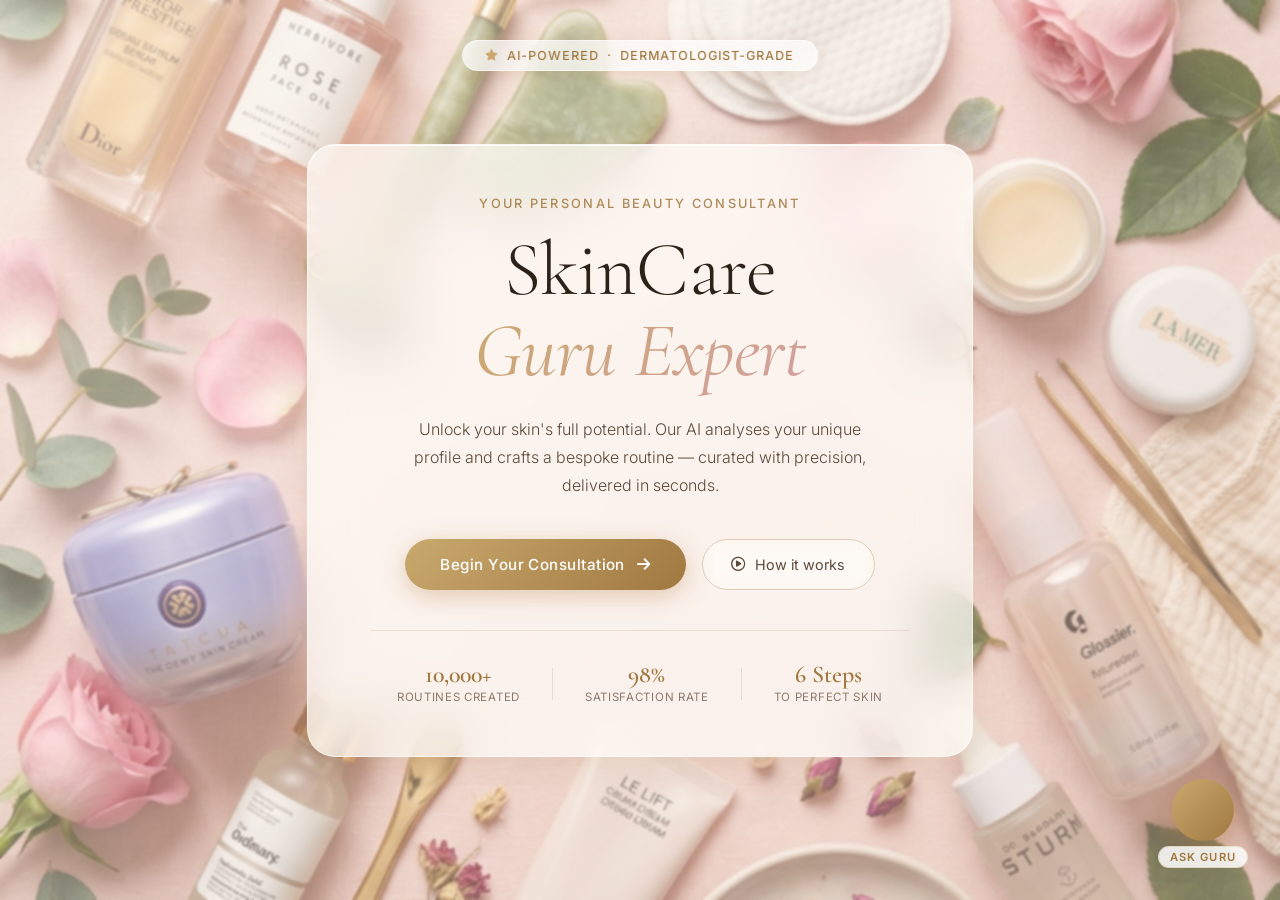
==== commit b509c254: "Remove admin panel, make client portal the main page" ====
--- a/frontend/index.html
+++ b/frontend/index.html
@@ -3,207 +3,123 @@
 <head>
     <meta charset="UTF-8">
     <meta name="viewport" content="width=device-width, initial-scale=1.0">
-    <title>SkinCare Guru | Gateway</title>
+    <title>SkinCare Guru Expert — AI Powered Beauty Consultant</title>
+    <meta name="description" content="Meet SkinCare Guru Expert — your personal AI-powered beauty consultant. Get curated skincare routines and personalized product picks based on your unique skin profile.">
     <link rel="preconnect" href="https://fonts.googleapis.com">
     <link rel="preconnect" href="https://fonts.gstatic.com" crossorigin>
-    <link href="https://fonts.googleapis.com/css2?family=Outfit:wght@300;400;600;700&display=swap" rel="stylesheet">
+    <link href="https://fonts.googleapis.com/css2?family=Cormorant+Garamond:ital,wght@0,300;0,400;0,600;1,300;1,400&family=Inter:wght@300;400;500;600&display=swap" rel="stylesheet">
     <link rel="stylesheet" href="https://cdnjs.cloudflare.com/ajax/libs/font-awesome/6.4.0/css/all.min.css">
-    <style>
-        :root {
-            --primary: #e78b60;
-            --primary-dark: #d67a50;
-            --bg-gradient: linear-gradient(135deg, #fdfcfb 0%, #e2d1c3 100%);
-            --glass-bg: rgba(255, 255, 255, 0.7);
-            --glass-border: rgba(255, 255, 255, 0.3);
-            --text-dark: #2d3436;
-            --text-muted: #636e72;
-        }
-
-        * {
-            margin: 0;
-            padding: 0;
-            box-sizing: border-box;
-        }
-
-        body {
-            font-family: 'Outfit', sans-serif;
-            background: var(--bg-gradient);
-            min-height: 100vh;
-            display: flex;
-            align-items: center;
-            justify-content: center;
-            overflow: hidden;
-            padding: 20px;
-        }
-
-        /* Abstract background shapes */
-        .shape {
-            position: absolute;
-            z-index: -1;
-            filter: blur(80px);
-            border-radius: 50%;
-        }
-
-        .shape-1 {
-            width: 400px;
-            height: 400px;
-            background: rgba(231, 139, 96, 0.2);
-            top: -100px;
-            right: -100px;
-        }
-
-        .shape-2 {
-            width: 300px;
-            height: 300px;
-            background: rgba(214, 122, 80, 0.15);
-            bottom: -50px;
-            left: -50px;
-        }
-
-        .container {
-            max-width: 900px;
-            width: 100%;
-            text-align: center;
-            animation: fadeIn 1s ease-out;
-        }
-
-        .card {
-            background: var(--glass-bg);
-            backdrop-filter: blur(20px);
-            -webkit-backdrop-filter: blur(20px);
-            border: 1px solid var(--glass-border);
-            border-radius: 32px;
-            padding: 60px 40px;
-            box-shadow: 0 25px 50px -12px rgba(0, 0, 0, 0.1);
-        }
-
-        .logo-wrapper {
-            margin-bottom: 30px;
-        }
-
-        .logo-wrapper i {
-            font-size: 50px;
-            color: var(--primary);
-            margin-bottom: 15px;
-            display: block;
-        }
-
-        h1 {
-            font-size: 42px;
-            font-weight: 700;
-            color: var(--text-dark);
-            margin-bottom: 10px;
-            letter-spacing: -0.5px;
-        }
-
-        p.tagline {
-            font-size: 18px;
-            color: var(--text-muted);
-            margin-bottom: 45px;
-        }
-
-        .button-grid {
-            display: grid;
-            grid-template-columns: 1fr 1fr;
-            gap: 25px;
-        }
-
-        .gate-button {
-            text-decoration: none;
-            background: white;
-            padding: 40px 30px;
-            border-radius: 24px;
-            transition: all 0.4s cubic-bezier(0.175, 0.885, 0.32, 1.275);
-            border: 1px solid rgba(0, 0, 0, 0.05);
-            display: flex;
-            flex-direction: column;
-            align-items: center;
-            gap: 20px;
-            box-shadow: 0 4px 6px -1px rgba(0, 0, 0, 0.05);
-        }
-
-        .gate-button:hover {
-            transform: translateY(-10px);
-            box-shadow: 0 20px 25px -5px rgba(0, 0, 0, 0.1);
-            border-color: var(--primary);
-        }
-
-        .gate-button i {
-            font-size: 40px;
-            color: var(--primary);
-        }
-
-        .gate-button h2 {
-            font-size: 24px;
-            color: var(--text-dark);
-            font-weight: 600;
-        }
-
-        .gate-button p {
-            font-size: 14px;
-            color: var(--text-muted);
-            line-height: 1.5;
-        }
-
-        .admin-btn {
-            background: #f8f9fa;
-        }
-
-        .footer {
-            margin-top: 40px;
-            font-size: 14px;
-            color: var(--text-muted);
-            opacity: 0.8;
-        }
-
-        @keyframes fadeIn {
-            from { opacity: 0; transform: translateY(20px); }
-            to { opacity: 1; transform: translateY(0); }
-        }
-
-        @media (max-width: 600px) {
-            .button-grid {
-                grid-template-columns: 1fr;
-            }
-            h1 { font-size: 32px; }
-            .card { padding: 40px 20px; }
-        }
-    </style>
+    <link rel="stylesheet" href="style.css">
 </head>
 <body>
-    <div class="shape shape-1"></div>
-    <div class="shape shape-2"></div>
 
-    <div class="container">
-        <div class="card">
-            <div class="logo-wrapper">
-                <i class="fa-solid fa-wand-magic-sparkles"></i>
-                <h1>SkinCare Guru</h1>
-                <p class="tagline">Personalized intelligence for your skin's unique journey.</p>
+    <!-- Hero Section -->
+    <main class="hero">
+
+        <!-- Subtle overlay for readability -->
+        <div class="hero-overlay"></div>
+
+        <!-- Floating badge -->
+        <div class="hero-badge animate-fade-in-down">
+            <i class="fa-solid fa-star"></i> AI-Powered &nbsp;·&nbsp; Dermatologist-Grade
+        </div>
+
+        <!-- Main content card -->
+        <div class="hero-card animate-fade-in-up">
+            <p class="hero-eyebrow">Your Personal Beauty Consultant</p>
+            <h1 class="hero-title">SkinCare<br><em>Guru Expert</em></h1>
+            <p class="hero-subtitle">
+                Unlock your skin's full potential. Our AI analyses your unique profile and crafts a 
+                bespoke routine — curated with precision, delivered in seconds.
+            </p>
+
+            <div class="hero-actions">
+                <button class="btn-primary" id="start-btn" onclick="openChat()">
+                    <span>Begin Your Consultation</span>
+                    <i class="fa-solid fa-arrow-right"></i>
+                </button>
+                <button class="btn-secondary">
+                    <i class="fa-regular fa-circle-play"></i>
+                    <span>How it works</span>
+                </button>
             </div>
 
-            <div class="button-grid">
-                <a href="/client.html" class="gate-button">
-                    <i class="fa-solid fa-comment-dots"></i>
-                    <div>
-                        <h2>Client Portal</h2>
-                        <p>Start your AI consultation and get a custom routine.</p>
-                    </div>
-                </a>
-
-                <a href="/admin.html" class="gate-button admin-btn">
-                    <i class="fa-solid fa-chart-line"></i>
-                    <div>
-                        <h2>Admin Panel</h2>
-                        <p>View analytics, user trends, and performance insights.</p>
-                    </div>
-                </a>
+            <!-- Trust indicators -->
+            <div class="hero-trust">
+                <div class="trust-item">
+                    <strong>10,000+</strong>
+                    <span>Routines Created</span>
+                </div>
+                <div class="trust-divider"></div>
+                <div class="trust-item">
+                    <strong>98%</strong>
+                    <span>Satisfaction Rate</span>
+                </div>
+                <div class="trust-divider"></div>
+                <div class="trust-item">
+                    <strong>6 Steps</strong>
+                    <span>To Perfect Skin</span>
+                </div>
             </div>
         </div>
-        
-        <div class="footer">
-            &copy; 2026 SkinCare Guru. All rights reserved.
+
+    </main>
+
+    <!-- Chatbot Orb -->
+    <div id="chatbot-orb" class="chatbot-orb" onclick="openChat()" title="Start your skincare consultation">
+        <i class="fa-solid fa-sparkles"></i>
+        <span class="orb-label">Ask Guru</span>
+    </div>
+
+    <!-- Chat Window -->
+    <div id="chat-window" class="chat-window hidden">
+
+        <!-- Header -->
+        <div class="chat-header">
+            <div class="header-left">
+                <button id="back-btn" class="header-nav-btn hidden" onclick="goBack()" title="Go Back">
+                    <i class="fa-solid fa-chevron-left"></i>
+                </button>
+            </div>
+            <div class="header-center">
+                <h3 id="chat-header-title">SkinCare Guru</h3>
+            </div>
+            <div class="header-right">
+                <button class="header-nav-btn" onclick="restartChat()" title="Start Over">
+                    <i class="fa-solid fa-rotate-left"></i>
+                </button>
+                <button class="header-nav-btn" onclick="closeChat()" aria-label="Close chat">
+                    <i class="fa-solid fa-xmark"></i>
+                </button>
+            </div>
         </div>
+
+        <!-- Progress Bar -->
+        <div class="progress-track">
+            <div id="step-bar" class="progress-fill"></div>
+        </div>
+        <div id="step-label" class="step-label"></div>
+
+        <!-- Wizard Screen (single page at a time) -->
+        <div id="chat-screen" class="chat-screen">
+            <div id="typing-indicator" class="typing-indicator hidden">
+                <span></span><span></span><span></span>
+            </div>
+            <div id="chat-question" class="chat-question"></div>
+            <div id="options-container" class="options-container"></div>
+        </div>
+
+        <!-- Options Footer -->
+        <div class="chat-footer">
+            <div class="footer-center">
+                <div class="footer-attribution">
+                    Powered by GuruAi Labs
+                </div>
+            </div>
+        </div>
+
     </div>
+
+    <script src="app.js"></script>
 </body>
 </html>
--- a/frontend/style.css
+++ b/frontend/style.css
@@ -0,0 +1,1657 @@
+/* ============================================================
+   SkinCare Guru Expert — Ultra Premium CSS
+   ============================================================ */
+
+@import url('https://fonts.googleapis.com/css2?family=Cormorant+Garamond:ital,wght@0,300;0,400;0,600;1,300;1,400&family=Inter:wght@300;400;500;600&family=Lora:ital,wght@0,400;0,500;1,400&display=swap');
+
+:root {
+    --gold: #c9a96e;
+    --gold-light: #e8d5b0;
+    --gold-dark: #a07840;
+    --rose: #d4a0a0;
+    --cream: #fefaf5;
+    --text-dark: #2c2218;
+    --text-mid: #5c4a3a;
+    --text-light: #8c7a6a;
+    --glass-bg: rgba(255, 252, 248, 0.72);
+    --glass-border: rgba(255, 255, 255, 0.55);
+    --shadow-warm: rgba(180, 130, 80, 0.18);
+    --bot-bg: rgba(255, 255, 255, 0.95);
+    --user-bg: rgba(255, 245, 230, 0.95);
+    --chat-accent: linear-gradient(135deg, #c9a96e 0%, #bc8f8f 100%);
+}
+
+*,
+*::before,
+*::after {
+    box-sizing: border-box;
+    margin: 0;
+    padding: 0;
+}
+
+html,
+body {
+    height: 100%;
+    font-family: 'Inter', sans-serif;
+    -webkit-font-smoothing: antialiased;
+}
+
+/* ─── Hero / Background ─────────────────────────────────── */
+
+.hero {
+    position: relative;
+    min-height: 100vh;
+    display: flex;
+    align-items: center;
+    justify-content: center;
+    background-image: url('bg.png');
+    background-size: cover;
+    background-position: center;
+    background-repeat: no-repeat;
+    overflow: hidden;
+}
+
+.hero-overlay {
+    position: absolute;
+    inset: 0;
+    background: linear-gradient(135deg,
+            rgba(255, 248, 240, 0.55) 0%,
+            rgba(255, 240, 230, 0.35) 50%,
+            rgba(240, 220, 210, 0.45) 100%);
+    backdrop-filter: blur(1px);
+}
+
+/* ─── Floating Badge ────────────────────────────────────── */
+
+.hero-badge {
+    position: absolute;
+    top: 2.5rem;
+    left: 50%;
+    transform: translateX(-50%);
+    display: flex;
+    align-items: center;
+    gap: 0.5rem;
+    background: rgba(255, 255, 255, 0.7);
+    border: 1px solid var(--glass-border);
+    backdrop-filter: blur(12px);
+    padding: 0.45rem 1.4rem;
+    border-radius: 50px;
+    font-size: 0.78rem;
+    font-weight: 500;
+    letter-spacing: 0.08em;
+    color: var(--gold-dark);
+    text-transform: uppercase;
+    box-shadow: 0 4px 20px var(--shadow-warm);
+    white-space: nowrap;
+    z-index: 10;
+}
+
+.hero-badge i {
+    color: var(--gold);
+    font-size: 0.7rem;
+}
+
+/* ─── Hero Card ─────────────────────────────────────────── */
+
+.hero-card {
+    position: relative;
+    z-index: 5;
+    text-align: center;
+    background: var(--glass-bg);
+    border: 1px solid var(--glass-border);
+    backdrop-filter: blur(24px);
+    -webkit-backdrop-filter: blur(24px);
+    border-radius: 28px;
+    padding: clamp(2.4rem, 4vw, 4rem) clamp(1.8rem, 4.8vw, 4.5rem);
+    max-width: clamp(640px, 52vw, 860px);
+    width: min(92vw, 860px);
+    box-shadow:
+        0 8px 32px var(--shadow-warm),
+        0 1px 0 rgba(255, 255, 255, 0.8) inset;
+}
+
+.hero-eyebrow {
+    font-size: 0.8rem;
+    font-weight: 500;
+    letter-spacing: 0.18em;
+    text-transform: uppercase;
+    color: var(--gold-dark);
+    margin-bottom: 1.2rem;
+    opacity: 0.85;
+}
+
+.hero-title {
+    font-family: 'Cormorant Garamond', Georgia, serif;
+    font-size: clamp(3rem, 6vw, 4.8rem);
+    font-weight: 300;
+    line-height: 1.05;
+    color: var(--text-dark);
+    margin-bottom: 1.5rem;
+    letter-spacing: -0.01em;
+}
+
+.hero-title em {
+    font-style: italic;
+    font-weight: 400;
+    background: linear-gradient(135deg, var(--gold), var(--rose));
+    -webkit-background-clip: text;
+    background-clip: text;
+    -webkit-text-fill-color: transparent;
+}
+
+.hero-subtitle {
+    font-size: 1rem;
+    font-weight: 300;
+    line-height: 1.75;
+    color: var(--text-mid);
+    max-width: 480px;
+    margin: 0 auto 2.5rem;
+}
+
+/* ─── Buttons ───────────────────────────────────────────── */
+
+.hero-actions {
+    display: flex;
+    align-items: center;
+    justify-content: center;
+    gap: 1rem;
+    flex-wrap: wrap;
+    margin-bottom: 2.5rem;
+}
+
+.btn-primary {
+    display: inline-flex;
+    align-items: center;
+    gap: 0.75rem;
+    padding: 1rem 2.2rem;
+    background: linear-gradient(135deg, var(--gold) 0%, var(--gold-dark) 100%);
+    color: #fff;
+    border: none;
+    border-radius: 50px;
+    font-family: 'Inter', sans-serif;
+    font-size: 0.95rem;
+    font-weight: 500;
+    letter-spacing: 0.03em;
+    cursor: pointer;
+    transition: all 0.35s cubic-bezier(0.25, 0.46, 0.45, 0.94);
+    box-shadow: 0 6px 24px rgba(180, 120, 60, 0.35);
+}
+
+.btn-primary:hover {
+    transform: translateY(-3px);
+    box-shadow: 0 12px 32px rgba(180, 120, 60, 0.45);
+    gap: 1rem;
+}
+
+.btn-secondary {
+    display: inline-flex;
+    align-items: center;
+    gap: 0.6rem;
+    padding: 1rem 1.8rem;
+    background: transparent;
+    color: var(--text-mid);
+    border: 1px solid rgba(180, 140, 100, 0.4);
+    border-radius: 50px;
+    font-family: 'Inter', sans-serif;
+    font-size: 0.9rem;
+    font-weight: 400;
+    cursor: pointer;
+    transition: all 0.3s ease;
+    backdrop-filter: blur(8px);
+}
+
+.btn-secondary:hover {
+    background: rgba(255, 255, 255, 0.5);
+    border-color: var(--gold);
+    color: var(--gold-dark);
+}
+
+/* ─── Trust Indicators ──────────────────────────────────── */
+
+.hero-trust {
+    display: flex;
+    align-items: center;
+    justify-content: center;
+    gap: 2rem;
+    padding-top: 2rem;
+    border-top: 1px solid rgba(180, 150, 110, 0.2);
+}
+
+.trust-item {
+    display: flex;
+    flex-direction: column;
+    align-items: center;
+    gap: 0.2rem;
+}
+
+.trust-item strong {
+    font-family: 'Cormorant Garamond', serif;
+    font-size: 1.5rem;
+    font-weight: 600;
+    color: var(--gold-dark);
+    line-height: 1;
+}
+
+.trust-item span {
+    font-size: 0.72rem;
+    font-weight: 400;
+    letter-spacing: 0.06em;
+    text-transform: uppercase;
+    color: var(--text-light);
+}
+
+.trust-divider {
+    width: 1px;
+    height: 2rem;
+    background: rgba(180, 150, 110, 0.25);
+}
+
+/* ─── Chatbot Orb ───────────────────────────────────────── */
+
+.chatbot-orb {
+    position: fixed;
+    bottom: clamp(18px, 2.6vw, 32px);
+    right: clamp(18px, 2.6vw, 32px);
+    display: flex;
+    flex-direction: column;
+    align-items: center;
+    gap: 0.3rem;
+    cursor: pointer;
+    z-index: 200;
+    animation: float 3s ease-in-out infinite;
+}
+
+.chatbot-orb i {
+    width: 62px;
+    height: 62px;
+    border-radius: 50%;
+    background: linear-gradient(135deg, var(--gold), var(--gold-dark));
+    color: #fff;
+    display: flex;
+    align-items: center;
+    justify-content: center;
+    font-size: 1.5rem;
+    box-shadow: 0 8px 28px rgba(180, 120, 60, 0.45),
+        0 0 0 0 rgba(201, 169, 110, 0.4);
+    transition: transform 0.3s cubic-bezier(0.175, 0.885, 0.32, 1.275);
+    animation: pulse-ring 2.5s ease-out infinite;
+}
+
+.chatbot-orb:hover i {
+    transform: scale(1.12);
+}
+
+.orb-label {
+    font-size: 0.7rem;
+    font-weight: 600;
+    letter-spacing: 0.1em;
+    text-transform: uppercase;
+    color: var(--gold-dark);
+    background: rgba(255, 255, 255, 0.85);
+    padding: 0.2rem 0.7rem;
+    border-radius: 20px;
+    backdrop-filter: blur(8px);
+    border: 1px solid rgba(201, 169, 110, 0.3);
+}
+
+/* ─── Chat Window ───────────────────────────────────────── */
+
+.chat-window {
+    position: fixed;
+    bottom: clamp(18px, 2.6vw, 32px);
+    right: clamp(18px, 2.6vw, 32px);
+    width: clamp(340px, 30vw, 460px);
+    height: clamp(620px, 82vh, 860px);
+    max-height: 90vh;
+    background: var(--cream);
+    border: 1px solid var(--glass-border);
+    border-radius: 24px;
+    box-shadow: 0 24px 60px rgba(100, 60, 30, 0.15),
+        0 8px 20px rgba(100, 60, 30, 0.08);
+    display: flex;
+    flex-direction: column;
+    overflow: hidden;
+    z-index: 100;
+    transition: all 0.45s cubic-bezier(0.175, 0.885, 0.32, 1.275);
+    transform-origin: bottom right;
+}
+
+.chat-window.full-screen-results {
+    inset: 0 !important;
+    width: 100vw !important;
+    height: 100vh !important;
+    max-height: 100vh !important;
+    border-radius: 0 !important;
+    z-index: 2000 !important;
+    transition: all 0.6s cubic-bezier(0.19, 1, 0.22, 1);
+}
+
+.chat-window.full-screen-results .chat-screen {
+    max-width: min(980px, 92vw);
+    margin: 0 auto;
+    padding: clamp(1.4rem, 3vw, 3rem) clamp(1rem, 2.8vw, 2rem);
+}
+
+.chat-window.hidden {
+    opacity: 0;
+    transform: scale(0.08);
+    pointer-events: none;
+}
+
+.chat-header {
+    padding: 0.85rem 1.25rem;
+    background: var(--chat-accent);
+    color: #fff;
+    display: flex;
+    justify-content: space-between;
+    align-items: center;
+    flex-shrink: 0;
+    position: relative;
+    box-shadow: 0 4px 12px rgba(100, 60, 30, 0.1);
+}
+
+.header-left,
+.header-right {
+    display: flex;
+    align-items: center;
+    gap: 0.8rem;
+    min-width: 60px;
+    /* Ensures symmetric centering for the title */
+}
+
+.header-right {
+    justify-content: flex-end;
+}
+
+.header-center {
+    flex: 1;
+    text-align: center;
+}
+
+.header-center h3 {
+    font-family: 'Cormorant Garamond', Georgia, serif;
+    font-size: 1.15rem;
+    font-weight: 500;
+    letter-spacing: 0.02em;
+    margin: 0;
+}
+
+.header-nav-btn {
+    background: transparent;
+    border: none;
+    color: rgba(255, 255, 255, 0.95);
+    width: 32px;
+    height: 32px;
+    border-radius: 50%;
+    cursor: pointer;
+    display: flex;
+    align-items: center;
+    justify-content: center;
+    font-size: 0.9rem;
+    transition: all 0.25s cubic-bezier(0.175, 0.885, 0.32, 1.275);
+}
+
+.header-nav-btn.hidden {
+    opacity: 0;
+    pointer-events: none;
+}
+
+.header-nav-btn:hover {
+    background: rgba(255, 255, 255, 0.15);
+    color: #fff;
+    transform: scale(1.1);
+}
+
+/* ─── Progress Bar ───────────────────────────────────────── */
+
+.progress-track {
+    height: 3px;
+    background: rgba(201, 169, 110, 0.15);
+    flex-shrink: 0;
+}
+
+.progress-fill {
+    height: 100%;
+    background: linear-gradient(90deg, var(--gold), var(--rose));
+    width: 0%;
+    transition: width 0.5s cubic-bezier(0.4, 0, 0.2, 1);
+    border-radius: 0 2px 2px 0;
+}
+
+.step-label {
+    text-align: center;
+    font-size: 0.65rem;
+    font-weight: 500;
+    letter-spacing: 0.08em;
+    color: var(--text-light);
+}
+
+/* ─── Wizard Screen ──────────────────────────────────────── */
+
+.chat-screen {
+    flex: 1;
+    padding: clamp(1rem, 1.6vw, 1.25rem) clamp(1rem, 1.9vw, 1.6rem) 0.6rem;
+    overflow-y: auto;
+    display: flex;
+    flex-direction: column;
+    scrollbar-width: thin;
+    scrollbar-color: rgba(201, 169, 110, 0.3) transparent;
+}
+
+/* Flex spacer to push content to bottom */
+.chat-screen::before {
+    content: "";
+    flex: 1;
+}
+
+/* Layout centering removed as all content should start from bottom */
+.chat-screen.centered-layout::before {
+    flex: 0;
+}
+
+.chat-screen.centered-layout::after {
+    flex: 0;
+}
+
+
+
+.chat-screen::-webkit-scrollbar {
+    width: 4px;
+}
+
+.chat-screen::-webkit-scrollbar-track {
+    background: transparent;
+}
+
+.chat-screen::-webkit-scrollbar-thumb {
+    background: rgba(201, 169, 110, 0.3);
+    border-radius: 4px;
+}
+
+.chat-question {
+    font-family: 'Lora', serif;
+    /* New professional font for answers */
+    font-size: 0.9rem;
+    font-weight: 400;
+    line-height: 1.6;
+    color: var(--text-dark);
+    margin-bottom: 0.2rem;
+    text-align: center;
+}
+
+/* ─── Product Cards ─────────────────────────────────────── */
+
+.product-card {
+    display: flex;
+    flex-direction: column;
+    justify-content: center;
+    align-items: center;
+    background: rgba(255, 250, 245, 0.9);
+    border: 1px solid rgba(201, 169, 110, 0.2);
+    padding: 1.2rem;
+    border-radius: 16px;
+    margin-top: 0.8rem;
+    text-align: center;
+    transition: transform 0.2s, box-shadow 0.2s;
+    min-width: 160px;
+    flex-shrink: 0;
+}
+
+.product-card:hover {
+    transform: translateY(-2px);
+    box-shadow: 0 6px 20px rgba(100, 60, 30, 0.12);
+}
+
+.product-img {
+    width: 120px;
+    height: 120px;
+    object-fit: cover;
+    border-radius: 12px;
+    margin-right: 0;
+    margin-bottom: 12px;
+    flex-shrink: 0;
+    border: 1px solid rgba(201, 169, 110, 0.25);
+    box-shadow: 0 4px 12px rgba(100, 60, 30, 0.08);
+}
+
+.product-info h4 {
+    font-size: 0.9rem;
+    font-weight: 600;
+    color: var(--text-dark);
+    margin: 0 0 0.3rem;
+}
+
+.product-info p {
+    font-size: 0.8rem;
+    color: var(--text-light);
+    margin: 0;
+}
+
+/* ─── Footer / Options ───────────────────────────────────── */
+
+.chat-footer {
+    padding: 0.6rem 1.25rem;
+    background: rgba(255, 252, 248, 0.98);
+    border-top: 1px solid rgba(201, 169, 110, 0.15);
+    flex-shrink: 0;
+}
+
+.footer-center {
+    display: flex;
+    justify-content: center;
+    align-items: center;
+    width: 100%;
+}
+
+.footer-attribution {
+    font-size: 0.6rem;
+    color: var(--text-light);
+    letter-spacing: 0.05em;
+    opacity: 0.75;
+    text-transform: none !important;
+    /* Force mixed case */
+}
+
+.footer-attribution strong {
+    color: var(--gold-dark);
+}
+
+.options-container {
+    display: flex;
+    flex-wrap: wrap;
+    gap: 0.5rem;
+    justify-content: center;
+    margin-top: 1.2rem;
+    width: 100%;
+}
+
+.option-btn {
+    padding: 0.55rem 1.15rem;
+    border: 1.5px solid var(--gold);
+    background: rgba(255, 255, 255, 0.7);
+    color: var(--gold-dark);
+    border-radius: 50px;
+    cursor: pointer;
+    font-family: 'Inter', sans-serif;
+    font-size: 0.8rem;
+    font-weight: 500;
+    transition: all 0.22s ease;
+    backdrop-filter: blur(4px);
+    animation: popIn 0.3s ease both;
+}
+
+.option-btn:hover {
+    background: linear-gradient(135deg, var(--gold), var(--gold-dark));
+    color: #fff;
+    border-color: transparent;
+    transform: translateY(-2px);
+    box-shadow: 0 6px 18px rgba(180, 120, 60, 0.35);
+}
+
+/* ─── Entry Cards (Step 0) ───────────────────────────────── */
+
+.entry-card {
+    display: flex;
+    align-items: center;
+    gap: 1.2rem;
+    width: 100%;
+    padding: 1.1rem 1.4rem;
+    background: rgba(255, 255, 255, 0.75);
+    border: 1px solid rgba(201, 169, 110, 0.25);
+    border-radius: 18px;
+    cursor: pointer;
+    transition: all 0.3s cubic-bezier(0.175, 0.885, 0.32, 1.2);
+    backdrop-filter: blur(8px);
+    text-align: left;
+    margin-bottom: 0.1rem;
+    animation: popIn 0.4s ease both;
+}
+
+.entry-card:hover {
+    background: #fff;
+    transform: translateY(-3px) scale(1.02);
+    border-color: var(--gold);
+    box-shadow: 0 10px 25px rgba(180, 130, 80, 0.15);
+}
+
+.entry-card-icon {
+    width: 46px;
+    height: 46px;
+    display: flex;
+    align-items: center;
+    justify-content: center;
+    background: linear-gradient(135deg, rgba(201, 169, 110, 0.1), rgba(212, 160, 160, 0.1));
+    border-radius: 12px;
+    color: var(--gold-dark);
+    font-size: 1.25rem;
+    flex-shrink: 0;
+    border: 1px solid rgba(201, 169, 110, 0.15);
+}
+
+.entry-card-info {
+    flex: 1;
+}
+
+.entry-card-info h4 {
+    font-size: 0.95rem;
+    font-weight: 600;
+    color: var(--text-dark);
+    margin: 0 0 0.2rem 0;
+    letter-spacing: -0.01em;
+}
+
+.entry-card-info p {
+    font-size: 0.75rem;
+    color: var(--text-light);
+    margin: 0;
+    line-height: 1.4;
+    opacity: 0.85;
+}
+
+.restart-btn {
+    background: transparent;
+    border-color: var(--rose);
+    color: var(--text-mid);
+}
+
+.restart-btn:hover {
+    background: var(--rose);
+    color: #fff;
+    border-color: transparent;
+}
+
+@keyframes popIn {
+    from {
+        opacity: 0;
+        transform: scale(0.85) translateY(6px);
+    }
+
+    to {
+        opacity: 1;
+        transform: scale(1) translateY(0);
+    }
+}
+
+/* ─── Product Cards in Question ─────────────────────────── */
+
+.product-list {
+    margin-top: 1rem;
+    display: flex;
+    flex-direction: row;
+    gap: 0.8rem;
+    overflow-x: auto;
+    padding-bottom: 0.8rem;
+    scrollbar-width: thin;
+    scrollbar-color: rgba(201, 169, 110, 0.3) transparent;
+}
+
+.product-list::-webkit-scrollbar {
+    height: 6px;
+}
+
+.product-list::-webkit-scrollbar-track {
+    background: transparent;
+}
+
+.product-list::-webkit-scrollbar-thumb {
+    background: rgba(201, 169, 110, 0.3);
+    border-radius: 4px;
+}
+
+/* ─── Typing Indicator ──────────────────────────────────── */
+
+.typing-indicator {
+    padding: 0.75rem 1rem;
+    background: var(--bot-bg);
+    border-radius: 18px;
+    border-bottom-left-radius: 4px;
+    align-self: flex-start;
+    display: inline-flex;
+    gap: 5px;
+    align-items: center;
+    box-shadow: 0 2px 12px rgba(100, 60, 30, 0.07);
+    border: 1px solid rgba(201, 169, 110, 0.15);
+    margin-bottom: 0.5rem;
+}
+
+.typing-indicator.hidden {
+    display: none;
+}
+
+.typing-indicator span {
+    width: 6px;
+    height: 6px;
+    background: var(--gold);
+    border-radius: 50%;
+    animation: typingDot 1.2s ease-in-out infinite;
+}
+
+.typing-indicator span:nth-child(2) {
+    animation-delay: 0.2s;
+}
+
+.typing-indicator span:nth-child(3) {
+    animation-delay: 0.4s;
+}
+
+/* ─── Animations ────────────────────────────────────────── */
+
+.animate-fade-in-down {
+    animation: fadeInDown 0.8s ease both;
+}
+
+.animate-fade-in-up {
+    animation: fadeInUp 0.9s ease 0.2s both;
+}
+
+@keyframes fadeInDown {
+    from {
+        opacity: 0;
+        transform: translateX(-50%) translateY(-20px);
+    }
+
+    to {
+        opacity: 1;
+        transform: translateX(-50%) translateY(0);
+    }
+}
+
+@keyframes fadeInUp {
+    from {
+        opacity: 0;
+        transform: translateY(30px);
+    }
+
+    to {
+        opacity: 1;
+        transform: translateY(0);
+    }
+}
+
+@keyframes fadeInMsg {
+    from {
+        opacity: 0;
+        transform: translateY(8px);
+    }
+
+    to {
+        opacity: 1;
+        transform: translateY(0);
+    }
+}
+
+@keyframes float {
+
+    0%,
+    100% {
+        transform: translateY(0);
+    }
+
+    50% {
+        transform: translateY(-6px);
+    }
+}
+
+@keyframes pulse-ring {
+    0% {
+        box-shadow: 0 8px 28px rgba(180, 120, 60, 0.45), 0 0 0 0 rgba(201, 169, 110, 0.5);
+    }
+
+    70% {
+        box-shadow: 0 8px 28px rgba(180, 120, 60, 0.45), 0 0 0 18px rgba(201, 169, 110, 0);
+    }
+
+    100% {
+        box-shadow: 0 8px 28px rgba(180, 120, 60, 0.45), 0 0 0 0 rgba(201, 169, 110, 0);
+    }
+}
+
+@keyframes typingDot {
+
+    0%,
+    60%,
+    100% {
+        transform: translateY(0);
+        opacity: 0.5;
+    }
+
+    30% {
+        transform: translateY(-5px);
+        opacity: 1;
+    }
+}
+
+@keyframes blink {
+
+    0%,
+    100% {
+        opacity: 1;
+    }
+
+    50% {
+        opacity: 0.4;
+    }
+}
+
+/* ─── Responsive ────────────────────────────────────────── */
+
+@media (max-width: 600px) {
+    .hero-card {
+        padding: 2.5rem 1.8rem;
+    }
+
+    .hero-trust {
+        gap: 1.2rem;
+    }
+
+    .chat-window {
+        width: calc(100vw - 2rem);
+        height: min(82vh, 760px);
+        right: 1rem;
+        bottom: 90px;
+    }
+
+    .chatbot-orb {
+        right: 1.2rem;
+        bottom: 1.2rem;
+    }
+}
+
+@media (max-height: 760px) {
+    .chat-window {
+        height: 88vh;
+        max-height: 88vh;
+    }
+}
+
+@media (min-width: 1280px) {
+    .hero-card {
+        width: min(88vw, 900px);
+    }
+
+    .chat-window {
+        width: clamp(360px, 26vw, 470px);
+        height: clamp(660px, 84vh, 900px);
+    }
+}
+
+@media (min-width: 1700px) {
+    .chat-window {
+        width: 470px;
+        height: min(86vh, 920px);
+    }
+}
+
+/* ─── Generic Large Button ──────────────────────────────── */
+
+.btn-large {
+    width: 100%;
+    padding: 1rem;
+    /* Default (disabled) — muted warm grey so it reads clearly as inactive */
+    background: linear-gradient(135deg, #c8bfb5, #b0a89e);
+    color: rgba(255, 255, 255, 0.6);
+    border: none;
+    border-radius: 14px;
+    font-family: 'Inter', sans-serif;
+    font-size: 0.95rem;
+    font-weight: 600;
+    cursor: not-allowed;
+    /* Smooth transition for all colour / shadow / opacity changes */
+    transition: background 0.45s ease, color 0.35s ease,
+                box-shadow 0.45s ease, transform 0.25s ease, opacity 0.35s ease;
+    margin-top: 1rem;
+    box-shadow: none;
+    display: flex;
+    align-items: center;
+    justify-content: center;
+    gap: 0.6rem;
+    opacity: 0.55;
+}
+
+/* Active state — applied via JS when all groups are answered */
+.btn-large.btn-ready {
+    background: linear-gradient(135deg, var(--gold), var(--gold-dark));
+    color: #fff;
+    cursor: pointer;
+    box-shadow: 0 6px 18px rgba(180, 120, 60, 0.3);
+    opacity: 1;
+    animation: btnUnlock 0.5s ease both;
+}
+
+.btn-large.btn-ready:hover {
+    transform: translateY(-2px);
+    box-shadow: 0 10px 26px rgba(180, 120, 60, 0.4);
+}
+
+/* Subtle glow-pulse that fires once when the button unlocks */
+@keyframes btnUnlock {
+    0%   { box-shadow: 0 0 0 0 rgba(201, 169, 110, 0); }
+    30%  { box-shadow: 0 0 0 8px rgba(201, 169, 110, 0.35); }
+    100% { box-shadow: 0 6px 18px rgba(180, 120, 60, 0.3); }
+}
+
+/* ─── Vertical Cards (Step 1 of Concern) ─────────────────── */
+
+.vertical-card {
+    width: 100%;
+    padding: 1.25rem 1.5rem;
+    background: #fff;
+    border: 1px solid rgba(201, 169, 110, 0.18);
+    border-radius: 18px;
+    margin-bottom: 0.8rem;
+    cursor: pointer;
+    transition: all 0.3s cubic-bezier(0.175, 0.885, 0.32, 1.15);
+    animation: popIn 0.4s ease both;
+    text-align: left;
+    box-shadow: 0 4px 12px rgba(180, 130, 80, 0.04);
+}
+
+.vertical-card:hover {
+    border-color: var(--gold);
+    transform: translateY(-2px);
+    box-shadow: 0 8px 24px rgba(180, 130, 80, 0.1);
+}
+
+.vertical-card h4 {
+    font-size: 1rem;
+    font-weight: 600;
+    color: var(--text-dark);
+    margin-bottom: 0.15rem;
+    display: flex;
+    justify-content: space-between;
+    align-items: center;
+}
+
+.vertical-card p {
+    font-size: 0.78rem;
+    color: var(--text-light);
+    margin: 0;
+    opacity: 0.85;
+}
+
+/* ─── Form Elements (Step 2 of Concern) ─────────────────── */
+
+.form-container {
+    width: 100%;
+    display: flex;
+    flex-direction: column;
+    gap: 1.5rem;
+    margin-top: 1rem;
+}
+
+.form-group {
+    display: flex;
+    flex-direction: column;
+    gap: 0.8rem;
+}
+
+.form-subtitle {
+    font-size: 0.85rem;
+    font-weight: 500;
+    color: var(--text-mid);
+    text-align: center;
+    margin-bottom: 0.2rem;
+}
+
+.form-options {
+    display: flex;
+    flex-wrap: wrap;
+    justify-content: center;
+    gap: 0.5rem;
+}
+
+.pill-option {
+    padding: 0.45rem 1rem;
+    background: #fff;
+    border: 1px solid var(--gold-light);
+    border-radius: 50px;
+    font-size: 0.8rem;
+    color: var(--text-mid);
+    cursor: pointer;
+    transition: all 0.2s ease;
+}
+
+.pill-option:hover {
+    border-color: var(--gold);
+    background: rgba(201, 169, 110, 0.05);
+}
+
+.pill-option.active {
+    background: var(--gold);
+    color: #fff;
+    border-color: var(--gold);
+    font-weight: 500;
+}
+
+/* ─── Text Input Area (Step 3/4 of Concern) ──────────────── */
+
+.input-container {
+    width: 100%;
+    margin-top: 1rem;
+    display: flex;
+    flex-direction: column;
+    gap: 0.8rem;
+}
+
+.chat-textarea {
+    width: 100%;
+    height: 100px;
+    padding: 1rem;
+    border-radius: 18px;
+    border: 1px solid rgba(201, 169, 110, 0.25);
+    background: #fff;
+    font-family: 'Inter', sans-serif;
+    font-size: 0.9rem;
+    color: var(--text-dark);
+    resize: none;
+    transition: border-color 0.3s ease;
+}
+
+.chat-textarea:focus {
+    outline: none;
+    border-color: var(--gold);
+}
+
+.form-textarea {
+    height: 70px !important;
+    padding: 0.8rem !important;
+    font-size: 0.85rem !important;
+    margin-bottom: 0.2rem;
+}
+
+.input-footer {
+    display: flex;
+    justify-content: flex-end;
+}
+
+.send-btn-circle {
+    width: 44px;
+    height: 44px;
+    border-radius: 50%;
+    background: var(--gold);
+    color: #fff;
+    border: none;
+    display: flex;
+    align-items: center;
+    justify-content: center;
+    cursor: pointer;
+    transition: transform 0.2s ease;
+    box-shadow: 0 4px 12px rgba(180, 120, 60, 0.2);
+}
+
+.send-btn-circle:hover {
+    transform: scale(1.1);
+}
+
+/* ─── Kit Configuration (Step 3 of Kit) ────────────────── */
+
+.kit-config-container {
+    width: 100%;
+    display: flex;
+    flex-direction: column;
+    gap: 2rem;
+    margin-top: 1rem;
+}
+
+.slider-group {
+    background: rgba(255, 255, 255, 0.6);
+    border: 1px solid rgba(201, 169, 110, 0.15);
+    padding: 1.5rem;
+    border-radius: 20px;
+    display: flex;
+    flex-direction: column;
+    align-items: center;
+    gap: 1.2rem;
+    backdrop-filter: blur(10px);
+}
+
+.slider-header {
+    font-size: 0.95rem;
+    font-weight: 600;
+    color: var(--text-dark);
+}
+
+.slider-header span {
+    color: var(--gold-dark);
+    font-size: 1.1rem;
+    margin-left: 0.3rem;
+}
+
+.range-input {
+    width: 100%;
+    -webkit-appearance: none;
+    appearance: none;
+    height: 6px;
+    background: linear-gradient(90deg, var(--rose) 0%, var(--gold-light) 100%);
+    border-radius: 5px;
+    outline: none;
+    transition: opacity 0.2s;
+}
+
+.range-input::-webkit-slider-thumb {
+    -webkit-appearance: none;
+    appearance: none;
+    width: 24px;
+    height: 24px;
+    border-radius: 50%;
+    background: #fff;
+    border: 2px solid var(--rose);
+    cursor: pointer;
+    box-shadow: 0 4px 10px rgba(212, 160, 160, 0.4);
+    transition: all 0.2s ease;
+}
+
+.range-input::-webkit-slider-thumb:hover {
+    transform: scale(1.15);
+    background: var(--cream);
+}
+
+.range-labels {
+    width: 100%;
+    display: flex;
+    justify-content: space-between;
+    font-size: 0.75rem;
+    color: var(--text-light);
+    font-weight: 500;
+}
+
+.pill-option.selected {
+    background: var(--rose);
+    color: #fff;
+    border-color: var(--rose);
+    font-weight: 500;
+}
+
+/* ── Chat Blocks (Vertical Format) ── */
+.chat-bubble {
+    display: flex;
+    flex-direction: column;
+    align-items: center;
+    padding: 1.2rem 0;
+    width: 100%;
+    animation: fadeInSlide 0.5s ease both;
+}
+
+.bot-bubble {
+    background: transparent;
+}
+
+.user-bubble {
+    background: rgba(201, 169, 110, 0.04);
+    border-top: 1px solid rgba(201, 169, 110, 0.08);
+    border-bottom: 1px solid rgba(201, 169, 110, 0.08);
+    margin: 0.8rem 0;
+}
+
+.bubble-avatar {
+    margin-bottom: 0.6rem;
+    width: 32px;
+    height: 32px;
+    border-radius: 50%;
+    background: linear-gradient(135deg, var(--gold), var(--gold-dark));
+    display: flex;
+    align-items: center;
+    justify-content: center;
+    font-size: 0.75rem;
+    color: #fff;
+    box-shadow: 0 4px 10px rgba(180, 120, 60, 0.2);
+    flex-shrink: 0;
+}
+
+.user-bubble .bubble-avatar {
+    background: linear-gradient(135deg, var(--rose), var(--rose-dark));
+}
+
+.bubble-body {
+    font-family: 'Lora', serif;
+    font-size: 0.95rem;
+    line-height: 1.7;
+    color: var(--text-dark);
+    text-align: center;
+    max-width: 92%;
+}
+
+.user-bubble .bubble-body {
+    font-weight: 500;
+    font-style: italic;
+    color: var(--gold-dark);
+}
+
+/* ─── Final Output Page Layout ───────────────────────────── */
+
+.chat-screen.final-output-page {
+    flex: 1;
+    display: flex;
+    flex-direction: column;
+    overflow-y: auto;
+    padding: 0;
+    scroll-behavior: smooth;
+    position: relative;
+    background: transparent;
+}
+
+/* ── Chat Messages Area ── */
+.chat-messages-area {
+    display: flex;
+    flex-direction: column;
+    min-height: 0;
+    padding: 1rem 1.6rem;
+}
+
+/* ── Chat Blocks (Reference Image Style) ── */
+.chat-messages-area {
+    display: flex;
+    flex-direction: column;
+    gap: 0.8rem;
+    padding: 1.2rem 1rem;
+    overflow-y: auto;
+}
+
+.chat-bubble {
+    width: fit-content;
+    max-width: 95%;
+    padding: 0.75rem 1.1rem;
+    border-radius: 18px;
+    font-size: 0.92rem;
+    line-height: 1.45;
+    animation: fadeInSlide 0.3s ease both;
+    position: relative;
+    display: flex;
+    flex-direction: column;
+}
+
+.bot-bubble {
+    align-self: flex-start;
+    background-color: #f7f3ee; /* Light cream/beige */
+    color: #4a3f35;
+    border-bottom-left-radius: 4px;
+    box-shadow: 0 2px 5px rgba(0,0,0,0.03);
+}
+
+.user-bubble {
+    align-self: flex-end;
+    background-color: #fce4ec; /* Light rose/pink */
+    color: #880e4f;
+    border-bottom-right-radius: 4px;
+    box-shadow: 0 2px 5px rgba(0,0,0,0.03);
+    padding: 0.55rem 0.9rem; /* Reduced padding */
+}
+
+/* Hide avatars to match clean reference look */
+.bubble-avatar {
+    display: none !important;
+}
+
+.bubble-body {
+    font-family: 'Inter', -apple-system, sans-serif;
+    text-align: left;
+    width: 100%;
+}
+
+.user-bubble .bubble-body {
+    font-weight: 500;
+    text-align: right; /* Align user text to right within bubble if multi-line */
+}
+
+.bot-bubble .bubble-body {
+    text-align: left;
+}
+
+/* ── Chat Divider ── */
+.chat-divider {
+    display: flex;
+    align-items: center;
+    gap: 0.8rem;
+    padding: 0.5rem 1.6rem 0.2rem;
+    width: 100%;
+}
+
+.chat-divider::before,
+.chat-divider::after {
+    content: '';
+    flex: 1;
+    height: 1px;
+    background: linear-gradient(90deg, transparent, rgba(201, 169, 110, 0.25), transparent);
+}
+
+.chat-divider span {
+    font-size: 0.65rem;
+    font-weight: 600;
+    letter-spacing: 0.08em;
+    text-transform: uppercase;
+    color: var(--gold-dark);
+    opacity: 0.7;
+    white-space: nowrap;
+}
+
+/* ── Fixed Chat Input Container (in Footer) ── */
+.chat-input-bar-container {
+    display: flex;
+    flex-direction: column;
+    background: rgba(255, 250, 245, 0.98);
+    backdrop-filter: blur(15px);
+    border-top: 1px solid rgba(201, 169, 110, 0.12);
+}
+
+.chat-input-bar {
+    display: flex;
+    align-items: flex-end;
+    gap: 0.6rem;
+    padding: 0.4rem 1.2rem 0.6rem;
+    width: 100%;
+}
+
+.chat-inline-textarea {
+    flex: 1;
+    min-height: 40px;
+    max-height: 100px;
+    padding: 0.6rem 1.2rem;
+    border-radius: 20px;
+    border: 1.2px solid rgba(201, 169, 110, 0.25);
+    background: #fff;
+    font-family: 'Inter', sans-serif;
+    font-size: 0.88rem;
+    color: var(--text-dark);
+    resize: none;
+    outline: none;
+    line-height: 1.4;
+    transition: all 0.25s ease;
+    box-shadow: inset 0 1px 3px rgba(100, 60, 30, 0.02);
+}
+
+.chat-inline-textarea:focus {
+    border-color: var(--gold);
+    box-shadow: 0 0 0 3px rgba(201, 169, 110, 0.1);
+}
+
+.chat-send-btn {
+    width: 40px;
+    height: 40px;
+    border-radius: 50%;
+    background: linear-gradient(135deg, var(--gold), var(--gold-dark));
+    border: none;
+    color: #fff;
+    display: flex;
+    align-items: center;
+    justify-content: center;
+    cursor: pointer;
+    box-shadow: 0 4px 12px rgba(180, 120, 60, 0.25);
+    transition: all 0.25s cubic-bezier(0.175, 0.885, 0.32, 1.275);
+    flex-shrink: 0;
+    font-size: 0.85rem;
+}
+
+.chat-send-btn:hover {
+    transform: scale(1.06) translateY(-1px);
+    box-shadow: 0 6px 15px rgba(180, 120, 60, 0.35);
+}
+
+.footer-attribution {
+    text-align: center;
+    font-size: 0.6rem;
+    color: var(--text-light);
+    opacity: 0.55;
+    padding-bottom: 0.4rem;
+}
+
+/* Typing Indicator */
+.typing-bubble .bubble-body {
+    display: flex;
+    justify-content: center;
+    gap: 7px;
+    padding: 0.8rem;
+}
+
+.typing-bubble .dot {
+    width: 7px;
+    height: 7px;
+    background: var(--gold);
+    border-radius: 50%;
+    animation: typingBounce 1.4s infinite ease-in-out;
+}
+
+.typing-bubble .dot:nth-child(2) { animation-delay: 0.2s; }
+.typing-bubble .dot:nth-child(3) { animation-delay: 0.4s; }
+
+/* ── Product Recommendations (Horizontal) ── */
+.products-container {
+    padding: 0.5rem 1.6rem;
+    overflow-x: auto;
+    display: flex;
+    gap: 1.2rem;
+    width: 100%;
+    scrollbar-width: none; /* Hide scrollbar Firefox */
+    -ms-overflow-style: none; /* Hide scrollbar IE/Edge */
+}
+
+.products-container::-webkit-scrollbar {
+    display: none; /* Hide scrollbar Chrome/Safari */
+}
+
+.product-card {
+    flex: 0 0 160px;
+    background: #fff;
+    border-radius: 18px;
+    padding: 0.75rem;
+    box-shadow: 0 4px 15px rgba(201, 169, 110, 0.12);
+    border: 1px solid rgba(201, 169, 110, 0.1);
+    transition: all 0.3s cubic-bezier(0.175, 0.885, 0.32, 1.275);
+    display: flex;
+    flex-direction: column;
+    align-items: center;
+    text-align: center;
+    cursor: pointer;
+}
+
+.product-card:hover {
+    transform: translateY(-5px);
+    box-shadow: 0 8px 25px rgba(201, 169, 110, 0.2);
+    border-color: var(--gold-light);
+}
+
+.product-image {
+    width: 100%;
+    height: 100px;
+    border-radius: 12px;
+    object-fit: cover;
+    margin-bottom: 0.6rem;
+    background: #fdfaf7;
+}
+
+.product-brand {
+    font-size: 0.65rem;
+    text-transform: uppercase;
+    letter-spacing: 0.05em;
+    color: var(--text-light);
+    margin-bottom: 0.2rem;
+}
+
+.product-name {
+    font-size: 0.85rem;
+    font-weight: 600;
+    color: var(--text-dark);
+    line-height: 1.3;
+    margin-bottom: 0.4rem;
+    height: 2.6em;
+    overflow: hidden;
+    display: -webkit-box;
+    -webkit-line-clamp: 2;
+    -webkit-box-orient: vertical;
+}
+
+.product-price {
+    font-size: 0.8rem;
+    font-weight: 700;
+    color: var(--gold-dark);
+}
+
+@keyframes typingBounce {
+    0%, 80%, 100% { transform: translateY(0); opacity: 0.4; }
+    40% { transform: translateY(-8px); opacity: 1; }
+}
+
+@keyframes fadeInSlide {
+    from { opacity: 0; transform: translateY(15px); }
+    to { opacity: 1; transform: translateY(0); }
+}
+
+/* ─── Info Box (Step 2 of Form) ────────────────────────── */
+.info-box {
+    background-color: #fff9ed;
+    border: 1px solid #ffe6ba;
+    border-radius: 12px;
+    padding: 1rem 1.2rem;
+    margin-top: 0.5rem;
+    margin-bottom: 0.5rem;
+    box-shadow: 0 4px 12px rgba(180, 130, 80, 0.05);
+}
+
+.info-box-title {
+    font-size: 0.95rem;
+    font-weight: 600;
+    color: var(--text-dark);
+    margin-bottom: 0.4rem;
+}
+
+.info-box-text {
+    font-size: 0.8rem;
+    color: var(--text-mid);
+    line-height: 1.5;
+}
+
+.chat-screen.final-output-page .chat-messages-area {
+    width: 100%;
+    padding: 1rem 0.8rem 1rem 0.9rem;
+    gap: 1rem;
+}
+
+.chat-screen.final-output-page .chat-bubble {
+    width: 100%;
+    max-width: 100%;
+}
+
+.chat-screen.final-output-page .bot-bubble,
+.chat-screen.final-output-page .user-bubble {
+    align-self: stretch;
+}
+
+.chat-screen.final-output-page .bubble-body {
+    width: 100%;
+}
+
+.chat-screen.final-output-page .products-container {
+    padding: 0.5rem 0 0;
+}
+
+.chat-screen.concern-assessment-screen .chat-question {
+    font-family: 'Lora', serif;
+    font-size: 1rem;
+    line-height: 1.55;
+    margin-bottom: 1rem;
+    text-align: center;
+}
+
+.chat-screen.concern-assessment-screen .form-container {
+    gap: 2rem;
+    margin-top: 0.5rem;
+    padding: 0 0.4rem 1rem;
+}
+
+.chat-screen.concern-assessment-screen .form-group {
+    gap: 1rem;
+}
+
+.chat-screen.concern-assessment-screen .form-subtitle {
+    font-family: 'Lora', serif;
+    font-size: 1.03rem;
+    font-weight: 500;
+    line-height: 1.3;
+    color: var(--text-dark);
+    text-align: center;
+    margin-bottom: 0.35rem;
+}
+
+.chat-screen.concern-assessment-screen .form-options {
+    width: 100%;
+}
+
+.chat-screen.concern-assessment-screen .chat-textarea.form-textarea {
+    width: 100%;
+    height: 76px !important;
+    padding: 1rem 1.05rem !important;
+    border-radius: 22px;
+    font-size: 0.95rem !important;
+}
+
+.chat-screen.concern-assessment-screen .input-container {
+    margin-top: 0;
+}
+
+.chat-screen.concern-assessment-screen .chat-messages-area {
+    padding: 1rem 0.9rem 1rem;
+    gap: 1rem;
+}
+
+.chat-screen.concern-assessment-screen .chat-bubble {
+    align-self: flex-start;
+    width: fit-content;
+    max-width: 88%;
+    padding: 0.82rem 1rem;
+    margin: 0;
+}
+
+.chat-screen.concern-assessment-screen .concern-question-bubble {
+    background: #f7f1e6;
+    color: #5a4a3b;
+    border-bottom-left-radius: 6px;
+    box-shadow: 0 2px 8px rgba(100, 60, 30, 0.04);
+}
+
+.chat-screen.concern-assessment-screen .user-bubble {
+    align-self: flex-end;
+    background: #fbe8ef;
+    color: #7d4a58;
+    border-bottom-right-radius: 6px;
+}
+
+.chat-screen.concern-assessment-screen .bubble-body {
+    font-family: 'Inter', -apple-system, sans-serif;
+    max-width: 100%;
+    text-align: left;
+}
+
+.chat-screen.concern-assessment-screen .user-bubble .bubble-body {
+    text-align: right;
+    font-weight: 500;
+}
+
+.chat-screen.concern-assessment-screen .concern-input-container {
+    width: 100%;
+    margin-top: 0.25rem;
+}
+
+.chat-screen.concern-assessment-screen .concern-textarea {
+    width: 100%;
+    height: 88px;
+    border-radius: 20px;
+    font-size: 0.92rem;
+    padding: 0.95rem 1rem;
+}
+
+.chat-screen.concern-assessment-screen .input-footer {
+    margin-top: 0.25rem;
+}
+
+.chat-screen.concern-assessment-screen .concern-continue-wrap {
+    display: flex;
+    flex-direction: column;
+    gap: 0.9rem;
+    width: 100%;
+    margin-top: 0.25rem;
+}
+
+.chat-screen.concern-assessment-screen .concern-continue-btn {
+    width: 100%;
+    max-width: 240px;
+    align-self: flex-end;
+}
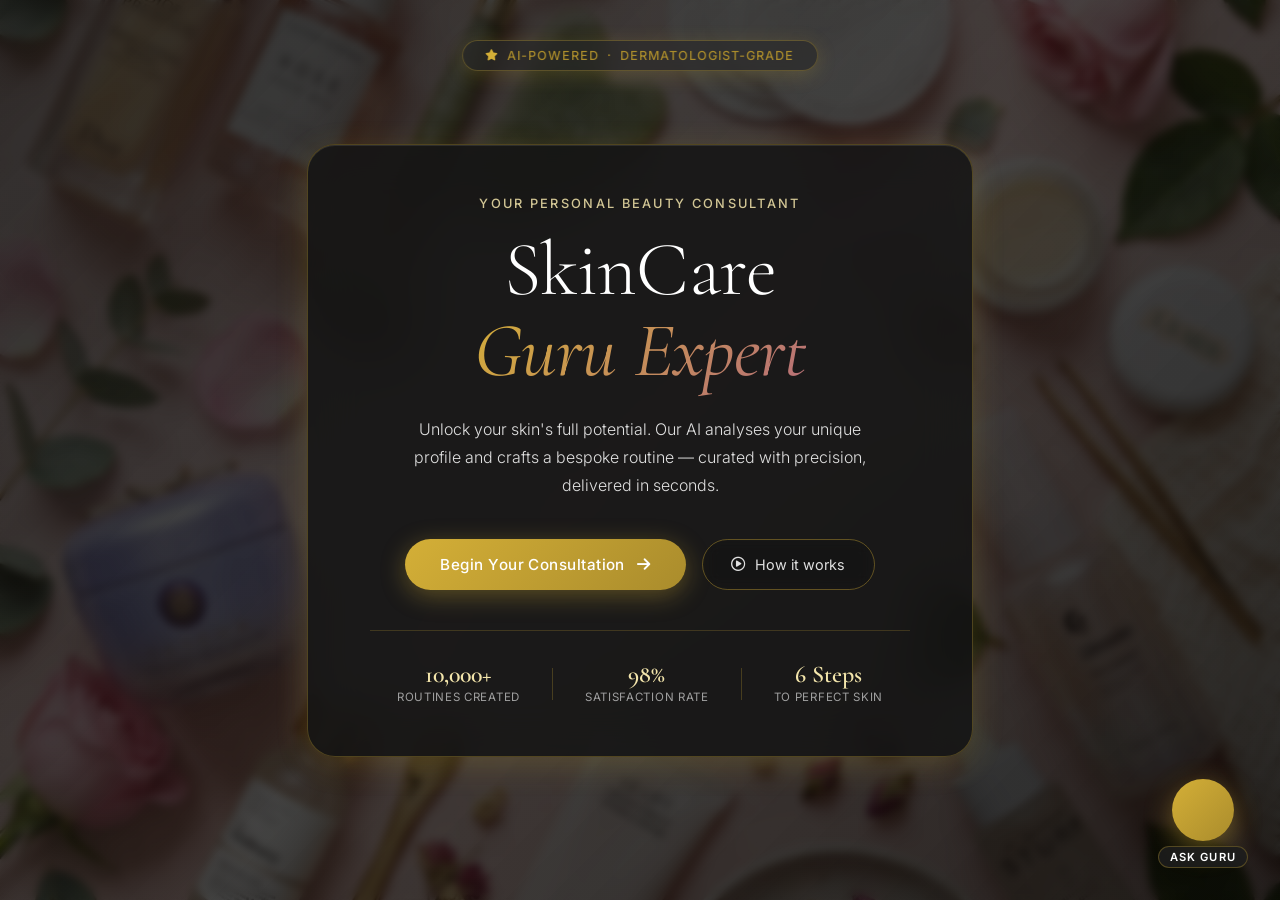
==== commit f0b3db5d: "fix: bust CSS cache to force dark mode theme reload + fix voice btn visibility" ====
--- a/frontend/index.html
+++ b/frontend/index.html
@@ -1,16 +1,21 @@
 <!DOCTYPE html>
 <html lang="en">
+
 <head>
     <meta charset="UTF-8">
     <meta name="viewport" content="width=device-width, initial-scale=1.0">
     <title>SkinCare Guru Expert — AI Powered Beauty Consultant</title>
-    <meta name="description" content="Meet SkinCare Guru Expert — your personal AI-powered beauty consultant. Get curated skincare routines and personalized product picks based on your unique skin profile.">
+    <meta name="description"
+        content="Meet SkinCare Guru Expert — your personal AI-powered beauty consultant. Get curated skincare routines and personalized product picks based on your unique skin profile.">
     <link rel="preconnect" href="https://fonts.googleapis.com">
     <link rel="preconnect" href="https://fonts.gstatic.com" crossorigin>
-    <link href="https://fonts.googleapis.com/css2?family=Cormorant+Garamond:ital,wght@0,300;0,400;0,600;1,300;1,400&family=Inter:wght@300;400;500;600&display=swap" rel="stylesheet">
+    <link
+        href="https://fonts.googleapis.com/css2?family=Cormorant+Garamond:ital,wght@0,300;0,400;0,600;1,300;1,400&family=Inter:wght@300;400;500;600&display=swap"
+        rel="stylesheet">
     <link rel="stylesheet" href="https://cdnjs.cloudflare.com/ajax/libs/font-awesome/6.4.0/css/all.min.css">
-    <link rel="stylesheet" href="style.css">
+    <link rel="stylesheet" href="style.css?v=2">
 </head>
+
 <body>
 
     <!-- Hero Section -->
@@ -29,7 +34,7 @@
             <p class="hero-eyebrow">Your Personal Beauty Consultant</p>
             <h1 class="hero-title">SkinCare<br><em>Guru Expert</em></h1>
             <p class="hero-subtitle">
-                Unlock your skin's full potential. Our AI analyses your unique profile and crafts a 
+                Unlock your skin's full potential. Our AI analyses your unique profile and crafts a
                 bespoke routine — curated with precision, delivered in seconds.
             </p>
 
@@ -85,6 +90,10 @@
                 <h3 id="chat-header-title">SkinCare Guru</h3>
             </div>
             <div class="header-right">
+                <!-- Voice Mode Toggle -->
+                <button class="header-nav-btn voice-toggle-btn hidden" id="voice-toggle-btn" onclick="toggleVoiceMode()" title="Toggle Voice Mode" aria-label="Toggle voice mode">
+                    <i class="fa-solid fa-microphone-slash" id="voice-toggle-icon"></i>
+                </button>
                 <button class="header-nav-btn" onclick="restartChat()" title="Start Over">
                     <i class="fa-solid fa-rotate-left"></i>
                 </button>
@@ -120,6 +129,25 @@
 
     </div>
 
+    <!-- Voice Status Overlay — shown when Guru is listening -->
+    <div id="voice-overlay" class="voice-overlay hidden" aria-live="polite" aria-label="Voice listening status">
+        <div class="voice-overlay-inner">
+            <!-- Animated pulse rings -->
+            <div class="voice-pulse-ring voice-pulse-ring--1"></div>
+            <div class="voice-pulse-ring voice-pulse-ring--2"></div>
+            <div class="voice-pulse-ring voice-pulse-ring--3"></div>
+            <!-- Mic Icon at center -->
+            <div class="voice-pulse-core">
+                <i class="fa-solid fa-microphone" id="voice-core-icon"></i>
+            </div>
+        </div>
+        <p class="voice-status-label" id="voice-status-label">Listening...</p>
+        <button class="voice-cancel-btn" id="voice-cancel-btn" onclick="cancelVoice()">
+            <i class="fa-solid fa-xmark"></i> Cancel
+        </button>
+    </div>
+
     <script src="app.js"></script>
 </body>
-</html>
+
+</html>
--- a/frontend/style.css
+++ b/frontend/style.css
@@ -5,20 +5,20 @@
 @import url('https://fonts.googleapis.com/css2?family=Cormorant+Garamond:ital,wght@0,300;0,400;0,600;1,300;1,400&family=Inter:wght@300;400;500;600&family=Lora:ital,wght@0,400;0,500;1,400&display=swap');
 
 :root {
-    --gold: #c9a96e;
-    --gold-light: #e8d5b0;
-    --gold-dark: #a07840;
-    --rose: #d4a0a0;
-    --cream: #fefaf5;
-    --text-dark: #2c2218;
-    --text-mid: #5c4a3a;
-    --text-light: #8c7a6a;
-    --glass-bg: rgba(255, 252, 248, 0.72);
-    --glass-border: rgba(255, 255, 255, 0.55);
-    --shadow-warm: rgba(180, 130, 80, 0.18);
-    --bot-bg: rgba(255, 255, 255, 0.95);
-    --user-bg: rgba(255, 245, 230, 0.95);
-    --chat-accent: linear-gradient(135deg, #c9a96e 0%, #bc8f8f 100%);
+    --gold: #d4af37;
+    --gold-light: #f3e5ab;
+    --gold-dark: #aa8c2c;
+    --rose: #b76e79;
+    --cream: #121212;
+    --text-dark: #ffffff;
+    --text-mid: #e0e0e0;
+    --text-light: #a0a0a0;
+    --glass-bg: rgba(20, 20, 20, 0.85);
+    --glass-border: rgba(212, 175, 55, 0.3);
+    --shadow-warm: rgba(212, 175, 55, 0.2);
+    --bot-bg: rgba(40, 40, 40, 0.95);
+    --user-bg: rgba(212, 175, 55, 0.15);
+    --chat-accent: linear-gradient(135deg, #d4af37 0%, #b76e79 100%);
 }
 
 *,
@@ -55,10 +55,10 @@
     position: absolute;
     inset: 0;
     background: linear-gradient(135deg,
-            rgba(255, 248, 240, 0.55) 0%,
-            rgba(255, 240, 230, 0.35) 50%,
-            rgba(240, 220, 210, 0.45) 100%);
-    backdrop-filter: blur(1px);
+            rgba(15, 15, 15, 0.85) 0%,
+            rgba(10, 10, 10, 0.75) 50%,
+            rgba(5, 5, 5, 0.85) 100%);
+    backdrop-filter: blur(4px);
 }
 
 /* ─── Floating Badge ────────────────────────────────────── */
@@ -71,7 +71,7 @@
     display: flex;
     align-items: center;
     gap: 0.5rem;
-    background: rgba(255, 255, 255, 0.7);
+    background: rgba(40, 40, 40, 0.6);
     border: 1px solid var(--glass-border);
     backdrop-filter: blur(12px);
     padding: 0.45rem 1.4rem;
@@ -107,7 +107,7 @@
     width: min(92vw, 860px);
     box-shadow:
         0 8px 32px var(--shadow-warm),
-        0 1px 0 rgba(255, 255, 255, 0.8) inset;
+        0 1px 0 rgba(255, 255, 255, 0.1) inset;
 }
 
 .hero-eyebrow {
@@ -115,7 +115,7 @@
     font-weight: 500;
     letter-spacing: 0.18em;
     text-transform: uppercase;
-    color: var(--gold-dark);
+    color: var(--gold-light);
     margin-bottom: 1.2rem;
     opacity: 0.85;
 }
@@ -174,12 +174,12 @@
     letter-spacing: 0.03em;
     cursor: pointer;
     transition: all 0.35s cubic-bezier(0.25, 0.46, 0.45, 0.94);
-    box-shadow: 0 6px 24px rgba(180, 120, 60, 0.35);
+    box-shadow: 0 6px 24px rgba(212, 175, 55, 0.35);
 }
 
 .btn-primary:hover {
     transform: translateY(-3px);
-    box-shadow: 0 12px 32px rgba(180, 120, 60, 0.45);
+    box-shadow: 0 12px 32px rgba(212, 175, 55, 0.45);
     gap: 1rem;
 }
 
@@ -190,7 +190,7 @@
     padding: 1rem 1.8rem;
     background: transparent;
     color: var(--text-mid);
-    border: 1px solid rgba(180, 140, 100, 0.4);
+    border: 1px solid rgba(212, 175, 55, 0.4);
     border-radius: 50px;
     font-family: 'Inter', sans-serif;
     font-size: 0.9rem;
@@ -201,7 +201,7 @@
 }
 
 .btn-secondary:hover {
-    background: rgba(255, 255, 255, 0.5);
+    background: rgba(40, 40, 40, 0.6);
     border-color: var(--gold);
     color: var(--gold-dark);
 }
@@ -214,7 +214,7 @@
     justify-content: center;
     gap: 2rem;
     padding-top: 2rem;
-    border-top: 1px solid rgba(180, 150, 110, 0.2);
+    border-top: 1px solid rgba(212, 175, 55, 0.2);
 }
 
 .trust-item {
@@ -228,7 +228,7 @@
     font-family: 'Cormorant Garamond', serif;
     font-size: 1.5rem;
     font-weight: 600;
-    color: var(--gold-dark);
+    color: var(--gold-light);
     line-height: 1;
 }
 
@@ -243,7 +243,7 @@
 .trust-divider {
     width: 1px;
     height: 2rem;
-    background: rgba(180, 150, 110, 0.25);
+    background: rgba(212, 175, 55, 0.25);
 }
 
 /* ─── Chatbot Orb ───────────────────────────────────────── */
@@ -271,8 +271,8 @@
     align-items: center;
     justify-content: center;
     font-size: 1.5rem;
-    box-shadow: 0 8px 28px rgba(180, 120, 60, 0.45),
-        0 0 0 0 rgba(201, 169, 110, 0.4);
+    box-shadow: 0 8px 28px rgba(212, 175, 55, 0.45),
+        0 0 0 0 rgba(212, 175, 55, 0.4);
     transition: transform 0.3s cubic-bezier(0.175, 0.885, 0.32, 1.275);
     animation: pulse-ring 2.5s ease-out infinite;
 }
@@ -286,12 +286,12 @@
     font-weight: 600;
     letter-spacing: 0.1em;
     text-transform: uppercase;
-    color: var(--gold-dark);
-    background: rgba(255, 255, 255, 0.85);
+    color: var(--text-dark);
+    background: rgba(30, 30, 30, 0.85);
     padding: 0.2rem 0.7rem;
     border-radius: 20px;
     backdrop-filter: blur(8px);
-    border: 1px solid rgba(201, 169, 110, 0.3);
+    border: 1px solid rgba(212, 175, 55, 0.3);
 }
 
 /* ─── Chat Window ───────────────────────────────────────── */
@@ -306,8 +306,8 @@
     background: var(--cream);
     border: 1px solid var(--glass-border);
     border-radius: 24px;
-    box-shadow: 0 24px 60px rgba(100, 60, 30, 0.15),
-        0 8px 20px rgba(100, 60, 30, 0.08);
+    box-shadow: 0 24px 60px rgba(0, 0, 0, 0.15),
+        0 8px 20px rgba(0, 0, 0, 0.08);
     display: flex;
     flex-direction: column;
     overflow: hidden;
@@ -347,7 +347,7 @@
     align-items: center;
     flex-shrink: 0;
     position: relative;
-    box-shadow: 0 4px 12px rgba(100, 60, 30, 0.1);
+    box-shadow: 0 4px 12px rgba(0, 0, 0, 0.1);
 }
 
 .header-left,
@@ -397,7 +397,7 @@
 }
 
 .header-nav-btn:hover {
-    background: rgba(255, 255, 255, 0.15);
+    background: rgba(40, 40, 40, 0.6);
     color: #fff;
     transform: scale(1.1);
 }
@@ -406,7 +406,7 @@
 
 .progress-track {
     height: 3px;
-    background: rgba(201, 169, 110, 0.15);
+    background: rgba(212, 175, 55, 0.15);
     flex-shrink: 0;
 }
 
@@ -435,7 +435,7 @@
     display: flex;
     flex-direction: column;
     scrollbar-width: thin;
-    scrollbar-color: rgba(201, 169, 110, 0.3) transparent;
+    scrollbar-color: rgba(212, 175, 55, 0.3) transparent;
 }
 
 /* Flex spacer to push content to bottom */
@@ -464,7 +464,7 @@
 }
 
 .chat-screen::-webkit-scrollbar-thumb {
-    background: rgba(201, 169, 110, 0.3);
+    background: rgba(212, 175, 55, 0.3);
     border-radius: 4px;
 }
 
@@ -486,8 +486,8 @@
     flex-direction: column;
     justify-content: center;
     align-items: center;
-    background: rgba(255, 250, 245, 0.9);
-    border: 1px solid rgba(201, 169, 110, 0.2);
+    background: rgba(30, 30, 30, 0.9);
+    border: 1px solid rgba(212, 175, 55, 0.2);
     padding: 1.2rem;
     border-radius: 16px;
     margin-top: 0.8rem;
@@ -499,7 +499,7 @@
 
 .product-card:hover {
     transform: translateY(-2px);
-    box-shadow: 0 6px 20px rgba(100, 60, 30, 0.12);
+    box-shadow: 0 6px 20px rgba(0, 0, 0, 0.12);
 }
 
 .product-img {
@@ -510,8 +510,8 @@
     margin-right: 0;
     margin-bottom: 12px;
     flex-shrink: 0;
-    border: 1px solid rgba(201, 169, 110, 0.25);
-    box-shadow: 0 4px 12px rgba(100, 60, 30, 0.08);
+    border: 1px solid rgba(212, 175, 55, 0.25);
+    box-shadow: 0 4px 12px rgba(0, 0, 0, 0.08);
 }
 
 .product-info h4 {
@@ -531,8 +531,8 @@
 
 .chat-footer {
     padding: 0.6rem 1.25rem;
-    background: rgba(255, 252, 248, 0.98);
-    border-top: 1px solid rgba(201, 169, 110, 0.15);
+    background: rgba(18, 18, 18, 0.98);
+    border-top: 1px solid rgba(212, 175, 55, 0.15);
     flex-shrink: 0;
 }
 
@@ -568,7 +568,7 @@
 .option-btn {
     padding: 0.55rem 1.15rem;
     border: 1.5px solid var(--gold);
-    background: rgba(255, 255, 255, 0.7);
+    background: rgba(40, 40, 40, 0.6);
     color: var(--gold-dark);
     border-radius: 50px;
     cursor: pointer;
@@ -585,7 +585,7 @@
     color: #fff;
     border-color: transparent;
     transform: translateY(-2px);
-    box-shadow: 0 6px 18px rgba(180, 120, 60, 0.35);
+    box-shadow: 0 6px 18px rgba(212, 175, 55, 0.35);
 }
 
 /* ─── Entry Cards (Step 0) ───────────────────────────────── */
@@ -596,8 +596,8 @@
     gap: 1.2rem;
     width: 100%;
     padding: 1.1rem 1.4rem;
-    background: rgba(255, 255, 255, 0.75);
-    border: 1px solid rgba(201, 169, 110, 0.25);
+    background: rgba(30, 30, 30, 0.75);
+    border: 1px solid rgba(212, 175, 55, 0.25);
     border-radius: 18px;
     cursor: pointer;
     transition: all 0.3s cubic-bezier(0.175, 0.885, 0.32, 1.2);
@@ -608,10 +608,10 @@
 }
 
 .entry-card:hover {
-    background: #fff;
+    background: rgba(40, 40, 40, 0.9);
     transform: translateY(-3px) scale(1.02);
     border-color: var(--gold);
-    box-shadow: 0 10px 25px rgba(180, 130, 80, 0.15);
+    box-shadow: 0 10px 25px rgba(212, 175, 55, 0.15);
 }
 
 .entry-card-icon {
@@ -620,12 +620,12 @@
     display: flex;
     align-items: center;
     justify-content: center;
-    background: linear-gradient(135deg, rgba(201, 169, 110, 0.1), rgba(212, 160, 160, 0.1));
+    background: linear-gradient(135deg, rgba(212, 175, 55, 0.1), rgba(212, 160, 160, 0.1));
     border-radius: 12px;
     color: var(--gold-dark);
     font-size: 1.25rem;
     flex-shrink: 0;
-    border: 1px solid rgba(201, 169, 110, 0.15);
+    border: 1px solid rgba(212, 175, 55, 0.15);
 }
 
 .entry-card-info {
@@ -682,7 +682,7 @@
     overflow-x: auto;
     padding-bottom: 0.8rem;
     scrollbar-width: thin;
-    scrollbar-color: rgba(201, 169, 110, 0.3) transparent;
+    scrollbar-color: rgba(212, 175, 55, 0.3) transparent;
 }
 
 .product-list::-webkit-scrollbar {
@@ -694,7 +694,7 @@
 }
 
 .product-list::-webkit-scrollbar-thumb {
-    background: rgba(201, 169, 110, 0.3);
+    background: rgba(212, 175, 55, 0.3);
     border-radius: 4px;
 }
 
@@ -709,8 +709,8 @@
     display: inline-flex;
     gap: 5px;
     align-items: center;
-    box-shadow: 0 2px 12px rgba(100, 60, 30, 0.07);
-    border: 1px solid rgba(201, 169, 110, 0.15);
+    box-shadow: 0 2px 12px rgba(0, 0, 0, 0.07);
+    border: 1px solid rgba(212, 175, 55, 0.15);
     margin-bottom: 0.5rem;
 }
 
@@ -794,15 +794,15 @@
 
 @keyframes pulse-ring {
     0% {
-        box-shadow: 0 8px 28px rgba(180, 120, 60, 0.45), 0 0 0 0 rgba(201, 169, 110, 0.5);
+        box-shadow: 0 8px 28px rgba(212, 175, 55, 0.45), 0 0 0 0 rgba(212, 175, 55, 0.5);
     }
 
     70% {
-        box-shadow: 0 8px 28px rgba(180, 120, 60, 0.45), 0 0 0 18px rgba(201, 169, 110, 0);
+        box-shadow: 0 8px 28px rgba(212, 175, 55, 0.45), 0 0 0 18px rgba(212, 175, 55, 0);
     }
 
     100% {
-        box-shadow: 0 8px 28px rgba(180, 120, 60, 0.45), 0 0 0 0 rgba(201, 169, 110, 0);
+        box-shadow: 0 8px 28px rgba(212, 175, 55, 0.45), 0 0 0 0 rgba(212, 175, 55, 0);
     }
 }
 
@@ -913,21 +913,21 @@
     background: linear-gradient(135deg, var(--gold), var(--gold-dark));
     color: #fff;
     cursor: pointer;
-    box-shadow: 0 6px 18px rgba(180, 120, 60, 0.3);
+    box-shadow: 0 6px 18px rgba(212, 175, 55, 0.3);
     opacity: 1;
     animation: btnUnlock 0.5s ease both;
 }
 
 .btn-large.btn-ready:hover {
     transform: translateY(-2px);
-    box-shadow: 0 10px 26px rgba(180, 120, 60, 0.4);
+    box-shadow: 0 10px 26px rgba(212, 175, 55, 0.4);
 }
 
 /* Subtle glow-pulse that fires once when the button unlocks */
 @keyframes btnUnlock {
-    0%   { box-shadow: 0 0 0 0 rgba(201, 169, 110, 0); }
-    30%  { box-shadow: 0 0 0 8px rgba(201, 169, 110, 0.35); }
-    100% { box-shadow: 0 6px 18px rgba(180, 120, 60, 0.3); }
+    0%   { box-shadow: 0 0 0 0 rgba(212, 175, 55, 0); }
+    30%  { box-shadow: 0 0 0 8px rgba(212, 175, 55, 0.35); }
+    100% { box-shadow: 0 6px 18px rgba(212, 175, 55, 0.3); }
 }
 
 /* ─── Vertical Cards (Step 1 of Concern) ─────────────────── */
@@ -935,21 +935,21 @@
 .vertical-card {
     width: 100%;
     padding: 1.25rem 1.5rem;
-    background: #fff;
-    border: 1px solid rgba(201, 169, 110, 0.18);
+    background: rgba(40, 40, 40, 0.95);
+    border: 1px solid rgba(212, 175, 55, 0.18);
     border-radius: 18px;
     margin-bottom: 0.8rem;
     cursor: pointer;
     transition: all 0.3s cubic-bezier(0.175, 0.885, 0.32, 1.15);
     animation: popIn 0.4s ease both;
     text-align: left;
-    box-shadow: 0 4px 12px rgba(180, 130, 80, 0.04);
+    box-shadow: 0 4px 12px rgba(212, 175, 55, 0.04);
 }
 
 .vertical-card:hover {
     border-color: var(--gold);
     transform: translateY(-2px);
-    box-shadow: 0 8px 24px rgba(180, 130, 80, 0.1);
+    box-shadow: 0 8px 24px rgba(212, 175, 55, 0.1);
 }
 
 .vertical-card h4 {
@@ -1002,7 +1002,7 @@
 
 .pill-option {
     padding: 0.45rem 1rem;
-    background: #fff;
+    background: rgba(40, 40, 40, 0.95);
     border: 1px solid var(--gold-light);
     border-radius: 50px;
     font-size: 0.8rem;
@@ -1013,7 +1013,7 @@
 
 .pill-option:hover {
     border-color: var(--gold);
-    background: rgba(201, 169, 110, 0.05);
+    background: rgba(212, 175, 55, 0.05);
 }
 
 .pill-option.active {
@@ -1038,8 +1038,8 @@
     height: 100px;
     padding: 1rem;
     border-radius: 18px;
-    border: 1px solid rgba(201, 169, 110, 0.25);
-    background: #fff;
+    border: 1px solid rgba(212, 175, 55, 0.25);
+    background: rgba(40, 40, 40, 0.95);
     font-family: 'Inter', sans-serif;
     font-size: 0.9rem;
     color: var(--text-dark);
@@ -1076,7 +1076,7 @@
     justify-content: center;
     cursor: pointer;
     transition: transform 0.2s ease;
-    box-shadow: 0 4px 12px rgba(180, 120, 60, 0.2);
+    box-shadow: 0 4px 12px rgba(212, 175, 55, 0.2);
 }
 
 .send-btn-circle:hover {
@@ -1094,8 +1094,8 @@
 }
 
 .slider-group {
-    background: rgba(255, 255, 255, 0.6);
-    border: 1px solid rgba(201, 169, 110, 0.15);
+    background: rgba(40, 40, 40, 0.6);
+    border: 1px solid rgba(212, 175, 55, 0.15);
     padding: 1.5rem;
     border-radius: 20px;
     display: flex;
@@ -1134,7 +1134,7 @@
     width: 24px;
     height: 24px;
     border-radius: 50%;
-    background: #fff;
+    background: rgba(40, 40, 40, 0.95);
     border: 2px solid var(--rose);
     cursor: pointer;
     box-shadow: 0 4px 10px rgba(212, 160, 160, 0.4);
@@ -1177,9 +1177,9 @@
 }
 
 .user-bubble {
-    background: rgba(201, 169, 110, 0.04);
-    border-top: 1px solid rgba(201, 169, 110, 0.08);
-    border-bottom: 1px solid rgba(201, 169, 110, 0.08);
+    background: rgba(212, 175, 55, 0.04);
+    border-top: 1px solid rgba(212, 175, 55, 0.08);
+    border-bottom: 1px solid rgba(212, 175, 55, 0.08);
     margin: 0.8rem 0;
 }
 
@@ -1194,7 +1194,7 @@
     justify-content: center;
     font-size: 0.75rem;
     color: #fff;
-    box-shadow: 0 4px 10px rgba(180, 120, 60, 0.2);
+    box-shadow: 0 4px 10px rgba(212, 175, 55, 0.2);
     flex-shrink: 0;
 }
 
@@ -1262,18 +1262,18 @@
 
 .bot-bubble {
     align-self: flex-start;
-    background-color: #f7f3ee; /* Light cream/beige */
-    color: #4a3f35;
+    background-color: var(--bot-bg); /* Dark grey */
+    color: var(--text-dark);
     border-bottom-left-radius: 4px;
-    box-shadow: 0 2px 5px rgba(0,0,0,0.03);
+    box-shadow: 0 2px 5px rgba(0,0,0,0.1);
 }
 
 .user-bubble {
     align-self: flex-end;
-    background-color: #fce4ec; /* Light rose/pink */
-    color: #880e4f;
+    background-color: var(--user-bg); /* Gold tinted */
+    color: var(--text-dark);
     border-bottom-right-radius: 4px;
-    box-shadow: 0 2px 5px rgba(0,0,0,0.03);
+    box-shadow: 0 2px 5px rgba(0,0,0,0.1);
     padding: 0.55rem 0.9rem; /* Reduced padding */
 }
 
@@ -1311,7 +1311,7 @@
     content: '';
     flex: 1;
     height: 1px;
-    background: linear-gradient(90deg, transparent, rgba(201, 169, 110, 0.25), transparent);
+    background: linear-gradient(90deg, transparent, rgba(212, 175, 55, 0.25), transparent);
 }
 
 .chat-divider span {
@@ -1328,9 +1328,9 @@
 .chat-input-bar-container {
     display: flex;
     flex-direction: column;
-    background: rgba(255, 250, 245, 0.98);
+    background: rgba(18, 18, 18, 0.98);
     backdrop-filter: blur(15px);
-    border-top: 1px solid rgba(201, 169, 110, 0.12);
+    border-top: 1px solid rgba(212, 175, 55, 0.12);
 }
 
 .chat-input-bar {
@@ -1347,8 +1347,8 @@
     max-height: 100px;
     padding: 0.6rem 1.2rem;
     border-radius: 20px;
-    border: 1.2px solid rgba(201, 169, 110, 0.25);
-    background: #fff;
+    border: 1.2px solid rgba(212, 175, 55, 0.25);
+    background: rgba(30, 30, 30, 0.9);
     font-family: 'Inter', sans-serif;
     font-size: 0.88rem;
     color: var(--text-dark);
@@ -1356,12 +1356,12 @@
     outline: none;
     line-height: 1.4;
     transition: all 0.25s ease;
-    box-shadow: inset 0 1px 3px rgba(100, 60, 30, 0.02);
+    box-shadow: inset 0 1px 3px rgba(0, 0, 0, 0.2);
 }
 
 .chat-inline-textarea:focus {
     border-color: var(--gold);
-    box-shadow: 0 0 0 3px rgba(201, 169, 110, 0.1);
+    box-shadow: 0 0 0 3px rgba(212, 175, 55, 0.1);
 }
 
 .chat-send-btn {
@@ -1375,7 +1375,7 @@
     align-items: center;
     justify-content: center;
     cursor: pointer;
-    box-shadow: 0 4px 12px rgba(180, 120, 60, 0.25);
+    box-shadow: 0 4px 12px rgba(212, 175, 55, 0.25);
     transition: all 0.25s cubic-bezier(0.175, 0.885, 0.32, 1.275);
     flex-shrink: 0;
     font-size: 0.85rem;
@@ -1383,7 +1383,7 @@
 
 .chat-send-btn:hover {
     transform: scale(1.06) translateY(-1px);
-    box-shadow: 0 6px 15px rgba(180, 120, 60, 0.35);
+    box-shadow: 0 6px 15px rgba(212, 175, 55, 0.35);
 }
 
 .footer-attribution {
@@ -1430,11 +1430,11 @@
 
 .product-card {
     flex: 0 0 160px;
-    background: #fff;
+    background: rgba(30, 30, 30, 0.9);
     border-radius: 18px;
     padding: 0.75rem;
-    box-shadow: 0 4px 15px rgba(201, 169, 110, 0.12);
-    border: 1px solid rgba(201, 169, 110, 0.1);
+    box-shadow: 0 4px 15px rgba(212, 175, 55, 0.12);
+    border: 1px solid rgba(212, 175, 55, 0.1);
     transition: all 0.3s cubic-bezier(0.175, 0.885, 0.32, 1.275);
     display: flex;
     flex-direction: column;
@@ -1445,7 +1445,7 @@
 
 .product-card:hover {
     transform: translateY(-5px);
-    box-shadow: 0 8px 25px rgba(201, 169, 110, 0.2);
+    box-shadow: 0 8px 25px rgba(212, 175, 55, 0.2);
     border-color: var(--gold-light);
 }
 
@@ -1503,7 +1503,7 @@
     padding: 1rem 1.2rem;
     margin-top: 0.5rem;
     margin-bottom: 0.5rem;
-    box-shadow: 0 4px 12px rgba(180, 130, 80, 0.05);
+    box-shadow: 0 4px 12px rgba(212, 175, 55, 0.05);
 }
 
 .info-box-title {
@@ -1604,7 +1604,7 @@
     background: #f7f1e6;
     color: #5a4a3b;
     border-bottom-left-radius: 6px;
-    box-shadow: 0 2px 8px rgba(100, 60, 30, 0.04);
+    box-shadow: 0 2px 8px rgba(0, 0, 0, 0.04);
 }
 
 .chat-screen.concern-assessment-screen .user-bubble {
@@ -1655,3 +1655,332 @@
     max-width: 240px;
     align-self: flex-end;
 }
+
+/* ═══════════════════════════════════════════════════════════
+   VOICE AGENT — Step 2: UI Styles & Animations
+   All classes are scoped to voice-* / .voice-toggle-btn
+   so zero existing styles are overridden.
+   ═══════════════════════════════════════════════════════════ */
+
+/* ─── Voice Toggle Button (in header) ───────────────────── */
+
+.voice-toggle-btn {
+    position: relative;
+    transition: all 0.3s cubic-bezier(0.175, 0.885, 0.32, 1.275) !important;
+}
+
+/* When voice mode is ON — button glows gold */
+.voice-toggle-btn.voice-active {
+    background: rgba(255, 255, 255, 0.22) !important;
+    box-shadow: 0 0 0 2px rgba(255, 255, 255, 0.5),
+                0 0 12px rgba(255, 230, 160, 0.6);
+    animation: voiceBtnPulse 2s ease-in-out infinite;
+}
+
+/* Mic icon: white by default, gold-glow when active */
+.voice-toggle-btn.voice-active i {
+    color: #ffe066;
+    filter: drop-shadow(0 0 4px rgba(255, 220, 80, 0.8));
+}
+
+@keyframes voiceBtnPulse {
+    0%, 100% { box-shadow: 0 0 0 2px rgba(255,255,255,0.5), 0 0 12px rgba(255,230,160,0.5); }
+    50%       { box-shadow: 0 0 0 4px rgba(255,255,255,0.3), 0 0 22px rgba(255,230,160,0.9); }
+}
+
+/* ─── Full-Screen Listening Overlay ─────────────────────── */
+
+.voice-overlay {
+    position: fixed;
+    inset: 0;
+    z-index: 9999;
+    display: flex;
+    flex-direction: column;
+    align-items: center;
+    justify-content: center;
+    gap: 1.6rem;
+    background: rgba(30, 20, 10, 0.72);
+    backdrop-filter: blur(10px);
+    -webkit-backdrop-filter: blur(10px);
+    animation: voiceOverlayIn 0.35s cubic-bezier(0.175, 0.885, 0.32, 1.275) both;
+}
+
+.voice-overlay.hidden {
+    display: none;
+}
+
+@keyframes voiceOverlayIn {
+    from { opacity: 0; transform: scale(0.95); }
+    to   { opacity: 1; transform: scale(1);    }
+}
+
+/* ─── Pulse Ring Container ───────────────────────────────── */
+
+.voice-overlay-inner {
+    position: relative;
+    width: 140px;
+    height: 140px;
+    display: flex;
+    align-items: center;
+    justify-content: center;
+}
+
+/* Three concentric animated rings */
+.voice-pulse-ring {
+    position: absolute;
+    inset: 0;
+    border-radius: 50%;
+    border: 2px solid rgba(212, 175, 55, 0.55);
+    animation: voiceRingExpand 2.4s ease-out infinite;
+}
+
+.voice-pulse-ring--2 {
+    animation-delay: 0.8s;
+    border-color: rgba(212, 160, 160, 0.45);
+}
+
+.voice-pulse-ring--3 {
+    animation-delay: 1.6s;
+    border-color: rgba(212, 175, 55, 0.3);
+}
+
+@keyframes voiceRingExpand {
+    0%   { transform: scale(0.6); opacity: 0.9; }
+    70%  { transform: scale(1.55); opacity: 0; }
+    100% { transform: scale(1.55); opacity: 0; }
+}
+
+/* ─── Mic Core (glowing circle at center) ───────────────── */
+
+.voice-pulse-core {
+    position: relative;
+    z-index: 2;
+    width: 72px;
+    height: 72px;
+    border-radius: 50%;
+    background: linear-gradient(135deg, var(--gold) 0%, var(--gold-dark) 100%);
+    display: flex;
+    align-items: center;
+    justify-content: center;
+    box-shadow:
+        0 0 0 6px rgba(212, 175, 55, 0.2),
+        0 8px 28px rgba(212, 175, 55, 0.55);
+    animation: voiceCoreGlow 1.8s ease-in-out infinite alternate;
+}
+
+.voice-pulse-core i {
+    font-size: 1.6rem;
+    color: #fff;
+    filter: drop-shadow(0 2px 4px rgba(100, 60, 20, 0.3));
+}
+
+@keyframes voiceCoreGlow {
+    from { box-shadow: 0 0 0 6px rgba(212, 175, 55,0.2), 0 8px 28px rgba(212, 175, 55,0.55); }
+    to   { box-shadow: 0 0 0 12px rgba(212, 175, 55,0.12), 0 12px 40px rgba(212, 175, 55,0.65); }
+}
+
+/* ─── Listening Status Label ─────────────────────────────── */
+
+.voice-status-label {
+    font-family: 'Cormorant Garamond', Georgia, serif;
+    font-size: 1.35rem;
+    font-weight: 400;
+    font-style: italic;
+    color: rgba(255, 248, 235, 0.92);
+    letter-spacing: 0.04em;
+    text-align: center;
+    animation: voiceLabelFade 1.6s ease-in-out infinite alternate;
+}
+
+@keyframes voiceLabelFade {
+    from { opacity: 0.65; }
+    to   { opacity: 1; }
+}
+
+/* ─── Cancel Voice Button ────────────────────────────────── */
+
+.voice-cancel-btn {
+    display: inline-flex;
+    align-items: center;
+    gap: 0.5rem;
+    padding: 0.55rem 1.4rem;
+    border: 1.5px solid rgba(255, 255, 255, 0.3);
+    background: rgba(40, 40, 40, 0.6);
+    color: rgba(255, 255, 255, 0.8);
+    border-radius: 50px;
+    font-family: 'Inter', sans-serif;
+    font-size: 0.82rem;
+    font-weight: 500;
+    cursor: pointer;
+    letter-spacing: 0.04em;
+    transition: all 0.25s ease;
+    backdrop-filter: blur(6px);
+}
+
+.voice-cancel-btn:hover {
+    background: rgba(40, 40, 40, 0.6);
+    border-color: rgba(255, 255, 255, 0.55);
+    color: #fff;
+    transform: scale(1.04);
+}
+
+/* ─── Inline Mic Button (inside text inputs) ─────────────── */
+/* Wired into DOM by app.js in Step 3 — styled here ready to go */
+
+.input-voice-btn {
+    width: 44px;
+    height: 44px;
+    border-radius: 50%;
+    background: rgba(212, 175, 55, 0.12);
+    border: 1.5px solid rgba(212, 175, 55, 0.35);
+    color: var(--gold-dark);
+    display: flex;
+    align-items: center;
+    justify-content: center;
+    font-size: 0.9rem;
+    cursor: pointer;
+    flex-shrink: 0;
+    transition: all 0.25s cubic-bezier(0.175, 0.885, 0.32, 1.275);
+    box-shadow: 0 2px 8px rgba(212, 175, 55, 0.1);
+}
+
+.input-voice-btn:hover {
+    background: linear-gradient(135deg, var(--gold), var(--gold-dark));
+    border-color: transparent;
+    color: #fff;
+    transform: scale(1.08);
+    box-shadow: 0 4px 14px rgba(212, 175, 55, 0.3);
+}
+
+/* Recording state — red glow */
+.input-voice-btn.recording {
+    background: linear-gradient(135deg, #e05555, #b03030);
+    border-color: transparent;
+    color: #fff;
+    animation: recordingPulse 1.2s ease-in-out infinite;
+}
+
+@keyframes recordingPulse {
+    0%, 100% { box-shadow: 0 0 0 0 rgba(220, 80, 80, 0.5); }
+    50%       { box-shadow: 0 0 0 8px rgba(220, 80, 80, 0); }
+}
+
+/* ═══════════════════════════════════════════════════════════
+   VOICE AGENT — Steps 5 & 6: Toast & Permission Styles
+   ═══════════════════════════════════════════════════════════ */
+
+/* ─── Voice Toast Notification ───────────────────────────── */
+
+.voice-toast {
+    position: absolute;
+    top: 12px;
+    left: 50%;
+    transform: translateX(-50%);
+    z-index: 10000;
+    display: flex;
+    align-items: center;
+    gap: 0.6rem;
+    padding: 0.7rem 1.1rem 0.7rem 0.9rem;
+    border-radius: 14px;
+    font-family: 'Inter', sans-serif;
+    font-size: 0.8rem;
+    font-weight: 500;
+    line-height: 1.4;
+    max-width: min(340px, 90vw);
+    white-space: normal;
+    box-shadow: 0 6px 24px rgba(0, 0, 0, 0.18),
+                0 2px 8px rgba(0, 0, 0, 0.1);
+    backdrop-filter: blur(12px);
+    -webkit-backdrop-filter: blur(12px);
+    animation: toastSlideIn 0.35s cubic-bezier(0.175, 0.885, 0.32, 1.275) both;
+    pointer-events: auto;
+}
+
+/* Info (green tint) */
+.voice-toast--info {
+    background: rgba(240, 255, 244, 0.97);
+    border: 1px solid rgba(100, 200, 130, 0.35);
+    color: #1a5c30;
+}
+
+/* Warning (amber tint) */
+.voice-toast--warn {
+    background: rgba(255, 251, 235, 0.97);
+    border: 1px solid rgba(220, 170, 60, 0.4);
+    color: #7a5500;
+}
+
+/* Error (rose tint) */
+.voice-toast--error {
+    background: rgba(255, 240, 242, 0.97);
+    border: 1px solid rgba(220, 100, 110, 0.35);
+    color: #7a1a22;
+}
+
+.voice-toast-icon {
+    font-size: 1rem;
+    flex-shrink: 0;
+    line-height: 1;
+}
+
+.voice-toast-text {
+    flex: 1;
+}
+
+.voice-toast-close {
+    background: transparent;
+    border: none;
+    cursor: pointer;
+    font-size: 0.75rem;
+    color: inherit;
+    opacity: 0.6;
+    padding: 0.1rem 0.2rem;
+    border-radius: 4px;
+    flex-shrink: 0;
+    transition: opacity 0.2s ease;
+    line-height: 1;
+}
+
+.voice-toast-close:hover {
+    opacity: 1;
+}
+
+@keyframes toastSlideIn {
+    from {
+        opacity: 0;
+        transform: translateX(-50%) translateY(-10px) scale(0.95);
+    }
+    to {
+        opacity: 1;
+        transform: translateX(-50%) translateY(0) scale(1);
+    }
+}
+
+/* ─── Permission Denied Button State ─────────────────────── */
+
+/* Applied by Step 6c when navigator.permissions reports "denied" */
+.voice-toggle-btn.voice-perm-denied {
+    opacity: 0.5 !important;
+    cursor: not-allowed !important;
+    position: relative;
+}
+
+/* Small red dot indicator on the button */
+.voice-toggle-btn.voice-perm-denied::after {
+    content: '';
+    position: absolute;
+    top: 3px;
+    right: 3px;
+    width: 7px;
+    height: 7px;
+    border-radius: 50%;
+    background: #e05555;
+    border: 1.5px solid rgba(255, 255, 255, 0.9);
+    box-shadow: 0 0 4px rgba(220, 80, 80, 0.6);
+    animation: permDeniedDot 2s ease-in-out infinite;
+}
+
+@keyframes permDeniedDot {
+    0%, 100% { opacity: 1; }
+    50%       { opacity: 0.4; }
+}
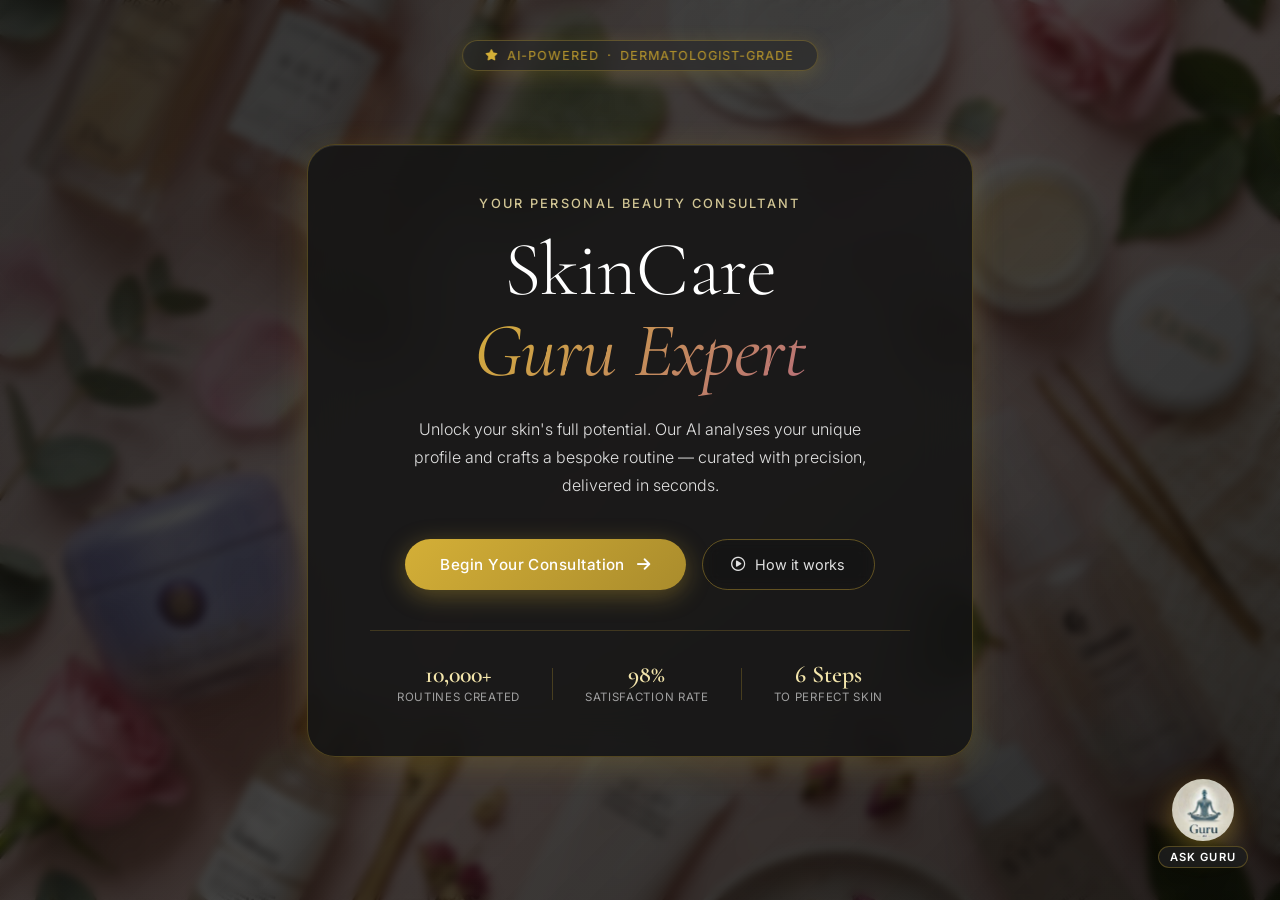
==== commit ce99c804: "feat: integrate custom Guru logo into chatbot orb and message bubbles" ====
--- a/frontend/index.html
+++ b/frontend/index.html
@@ -72,7 +72,7 @@
 
     <!-- Chatbot Orb -->
     <div id="chatbot-orb" class="chatbot-orb" onclick="openChat()" title="Start your skincare consultation">
-        <i class="fa-solid fa-sparkles"></i>
+        <img src="images/guru-logo.png" alt="Guru Logo" class="orb-icon">
         <span class="orb-label">Ask Guru</span>
     </div>
 
--- a/frontend/style.css
+++ b/frontend/style.css
@@ -261,23 +261,22 @@
     animation: float 3s ease-in-out infinite;
 }
 
-.chatbot-orb i {
+.chatbot-orb .orb-icon {
     width: 62px;
     height: 62px;
     border-radius: 50%;
-    background: linear-gradient(135deg, var(--gold), var(--gold-dark));
-    color: #fff;
+    object-fit: cover;
+    background: #fff;
     display: flex;
     align-items: center;
     justify-content: center;
-    font-size: 1.5rem;
     box-shadow: 0 8px 28px rgba(212, 175, 55, 0.45),
         0 0 0 0 rgba(212, 175, 55, 0.4);
     transition: transform 0.3s cubic-bezier(0.175, 0.885, 0.32, 1.275);
     animation: pulse-ring 2.5s ease-out infinite;
 }
 
-.chatbot-orb:hover i {
+.chatbot-orb:hover .orb-icon {
     transform: scale(1.12);
 }
 
@@ -1188,14 +1187,24 @@
     width: 32px;
     height: 32px;
     border-radius: 50%;
-    background: linear-gradient(135deg, var(--gold), var(--gold-dark));
+    background: #fff;
     display: flex;
     align-items: center;
     justify-content: center;
-    font-size: 0.75rem;
-    color: #fff;
+    overflow: hidden;
     box-shadow: 0 4px 10px rgba(212, 175, 55, 0.2);
     flex-shrink: 0;
+}
+
+.bubble-avatar img {
+    width: 100%;
+    height: 100%;
+    object-fit: cover;
+}
+
+.bubble-avatar i {
+    font-size: 0.75rem;
+    color: var(--gold-dark);
 }
 
 .user-bubble .bubble-avatar {
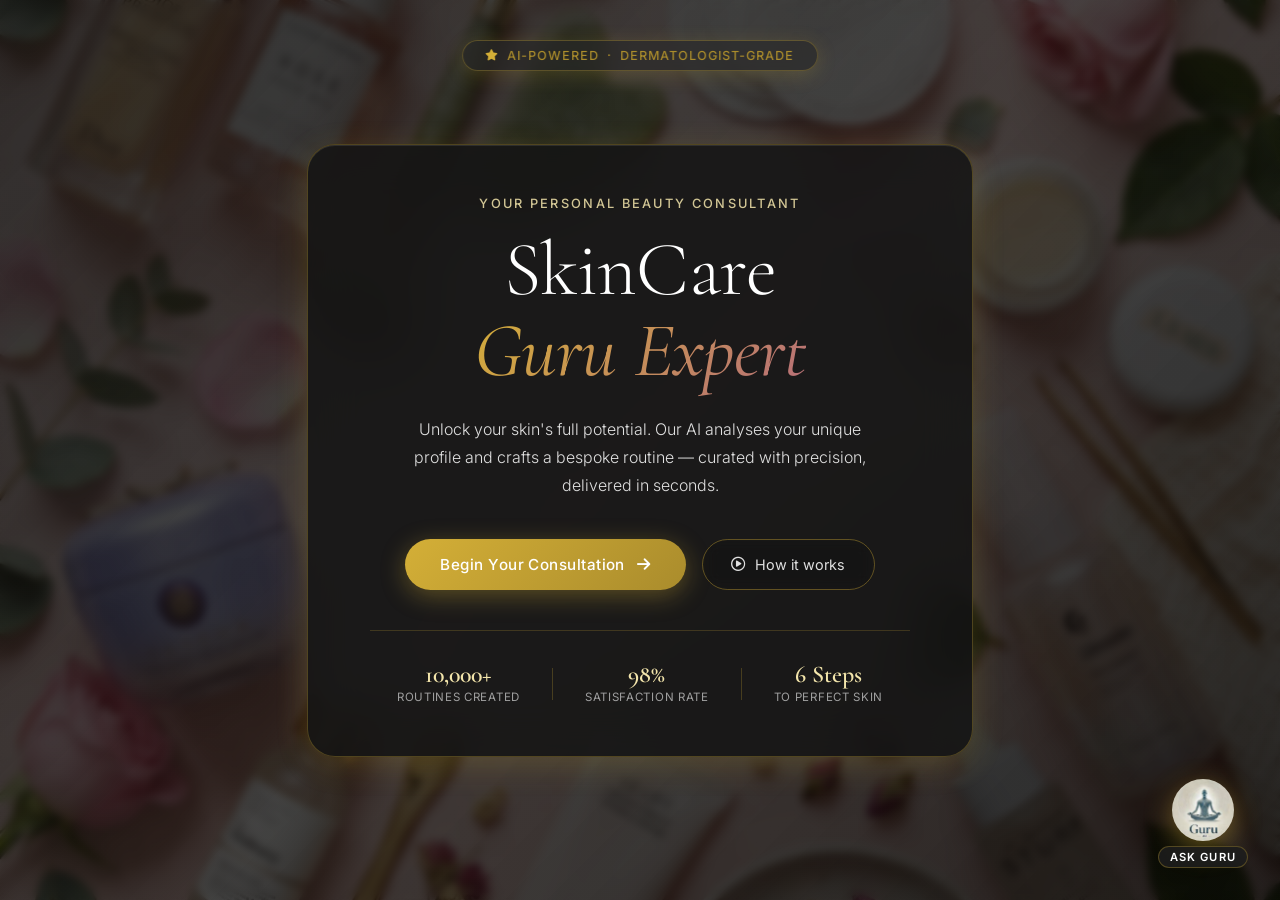
==== commit d6d8e3c9: "fix: improve readability of concern assessment questions in dark theme + restore avatar visibility" ====
--- a/frontend/index.html
+++ b/frontend/index.html
@@ -13,7 +13,7 @@
         href="https://fonts.googleapis.com/css2?family=Cormorant+Garamond:ital,wght@0,300;0,400;0,600;1,300;1,400&family=Inter:wght@300;400;500;600&display=swap"
         rel="stylesheet">
     <link rel="stylesheet" href="https://cdnjs.cloudflare.com/ajax/libs/font-awesome/6.4.0/css/all.min.css">
-    <link rel="stylesheet" href="style.css?v=2">
+    <link rel="stylesheet" href="style.css?v=3">
 </head>
 
 <body>
--- a/frontend/style.css
+++ b/frontend/style.css
@@ -1286,9 +1286,9 @@
     padding: 0.55rem 0.9rem; /* Reduced padding */
 }
 
-/* Hide avatars to match clean reference look */
+/* Avatars visibility */
 .bubble-avatar {
-    display: none !important;
+    display: flex !important;
 }
 
 .bubble-body {
@@ -1610,17 +1610,19 @@
 }
 
 .chat-screen.concern-assessment-screen .concern-question-bubble {
-    background: #f7f1e6;
-    color: #5a4a3b;
-    border-bottom-left-radius: 6px;
-    box-shadow: 0 2px 8px rgba(0, 0, 0, 0.04);
+    background: var(--bot-bg);
+    color: var(--text-dark);
+    border: 1px solid var(--glass-border);
+    border-bottom-left-radius: 4px;
+    box-shadow: 0 4px 15px rgba(0, 0, 0, 0.2);
 }
 
 .chat-screen.concern-assessment-screen .user-bubble {
     align-self: flex-end;
-    background: #fbe8ef;
-    color: #7d4a58;
-    border-bottom-right-radius: 6px;
+    background: var(--user-bg);
+    color: var(--text-dark);
+    border: 1px solid rgba(212, 175, 55, 0.2);
+    border-bottom-right-radius: 4px;
 }
 
 .chat-screen.concern-assessment-screen .bubble-body {
@@ -1632,6 +1634,7 @@
 .chat-screen.concern-assessment-screen .user-bubble .bubble-body {
     text-align: right;
     font-weight: 500;
+    color: var(--gold-light);
 }
 
 .chat-screen.concern-assessment-screen .concern-input-container {
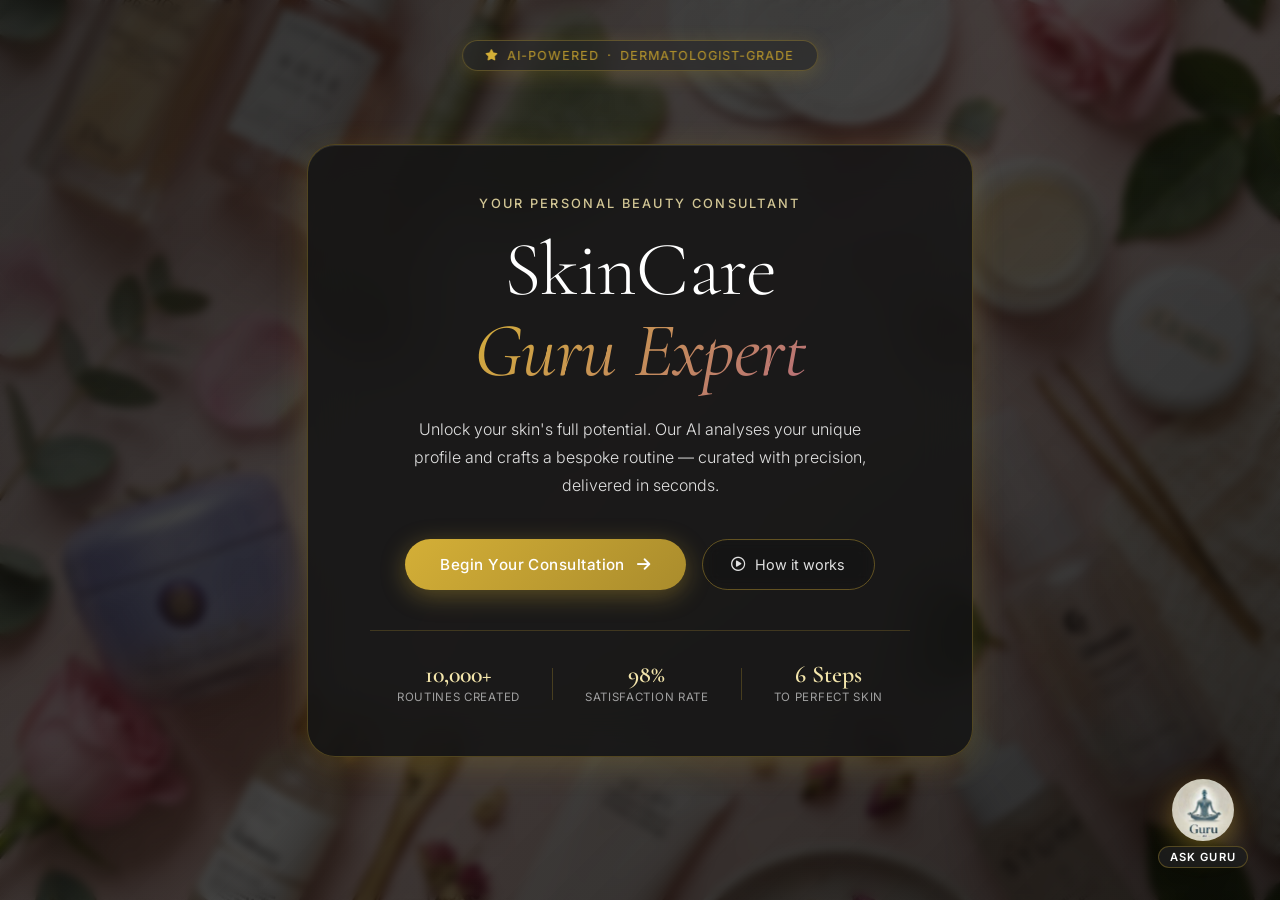
==== commit 4eda6b29: "Fix UI bleed where voice agent chat input was visible on entry card screen, restrict voice UI overla" ====
--- a/frontend/index.html
+++ b/frontend/index.html
@@ -127,24 +127,24 @@
             </div>
         </div>
 
-    </div>
+        <!-- Voice Status Overlay — shown when Guru is listening -->
+        <div id="voice-overlay" class="voice-overlay hidden" aria-live="polite" aria-label="Voice listening status">
+            <div class="voice-overlay-inner">
+                <!-- Animated pulse rings -->
+                <div class="voice-pulse-ring voice-pulse-ring--1"></div>
+                <div class="voice-pulse-ring voice-pulse-ring--2"></div>
+                <div class="voice-pulse-ring voice-pulse-ring--3"></div>
+                <!-- Mic Icon at center -->
+                <div class="voice-pulse-core">
+                    <i class="fa-solid fa-microphone" id="voice-core-icon"></i>
+                </div>
+            </div>
+            <p class="voice-status-label" id="voice-status-label">Listening...</p>
+            <button class="voice-cancel-btn" id="voice-cancel-btn" onclick="cancelVoice()">
+                <i class="fa-solid fa-xmark"></i> Cancel
+            </button>
+        </div>
 
-    <!-- Voice Status Overlay — shown when Guru is listening -->
-    <div id="voice-overlay" class="voice-overlay hidden" aria-live="polite" aria-label="Voice listening status">
-        <div class="voice-overlay-inner">
-            <!-- Animated pulse rings -->
-            <div class="voice-pulse-ring voice-pulse-ring--1"></div>
-            <div class="voice-pulse-ring voice-pulse-ring--2"></div>
-            <div class="voice-pulse-ring voice-pulse-ring--3"></div>
-            <!-- Mic Icon at center -->
-            <div class="voice-pulse-core">
-                <i class="fa-solid fa-microphone" id="voice-core-icon"></i>
-            </div>
-        </div>
-        <p class="voice-status-label" id="voice-status-label">Listening...</p>
-        <button class="voice-cancel-btn" id="voice-cancel-btn" onclick="cancelVoice()">
-            <i class="fa-solid fa-xmark"></i> Cancel
-        </button>
     </div>
 
     <script src="app.js"></script>
--- a/frontend/style.css
+++ b/frontend/style.css
@@ -1703,7 +1703,7 @@
 /* ─── Full-Screen Listening Overlay ─────────────────────── */
 
 .voice-overlay {
-    position: fixed;
+    position: absolute;
     inset: 0;
     z-index: 9999;
     display: flex;
@@ -1714,6 +1714,7 @@
     background: rgba(30, 20, 10, 0.72);
     backdrop-filter: blur(10px);
     -webkit-backdrop-filter: blur(10px);
+    border-radius: inherit;
     animation: voiceOverlayIn 0.35s cubic-bezier(0.175, 0.885, 0.32, 1.275) both;
 }
 
